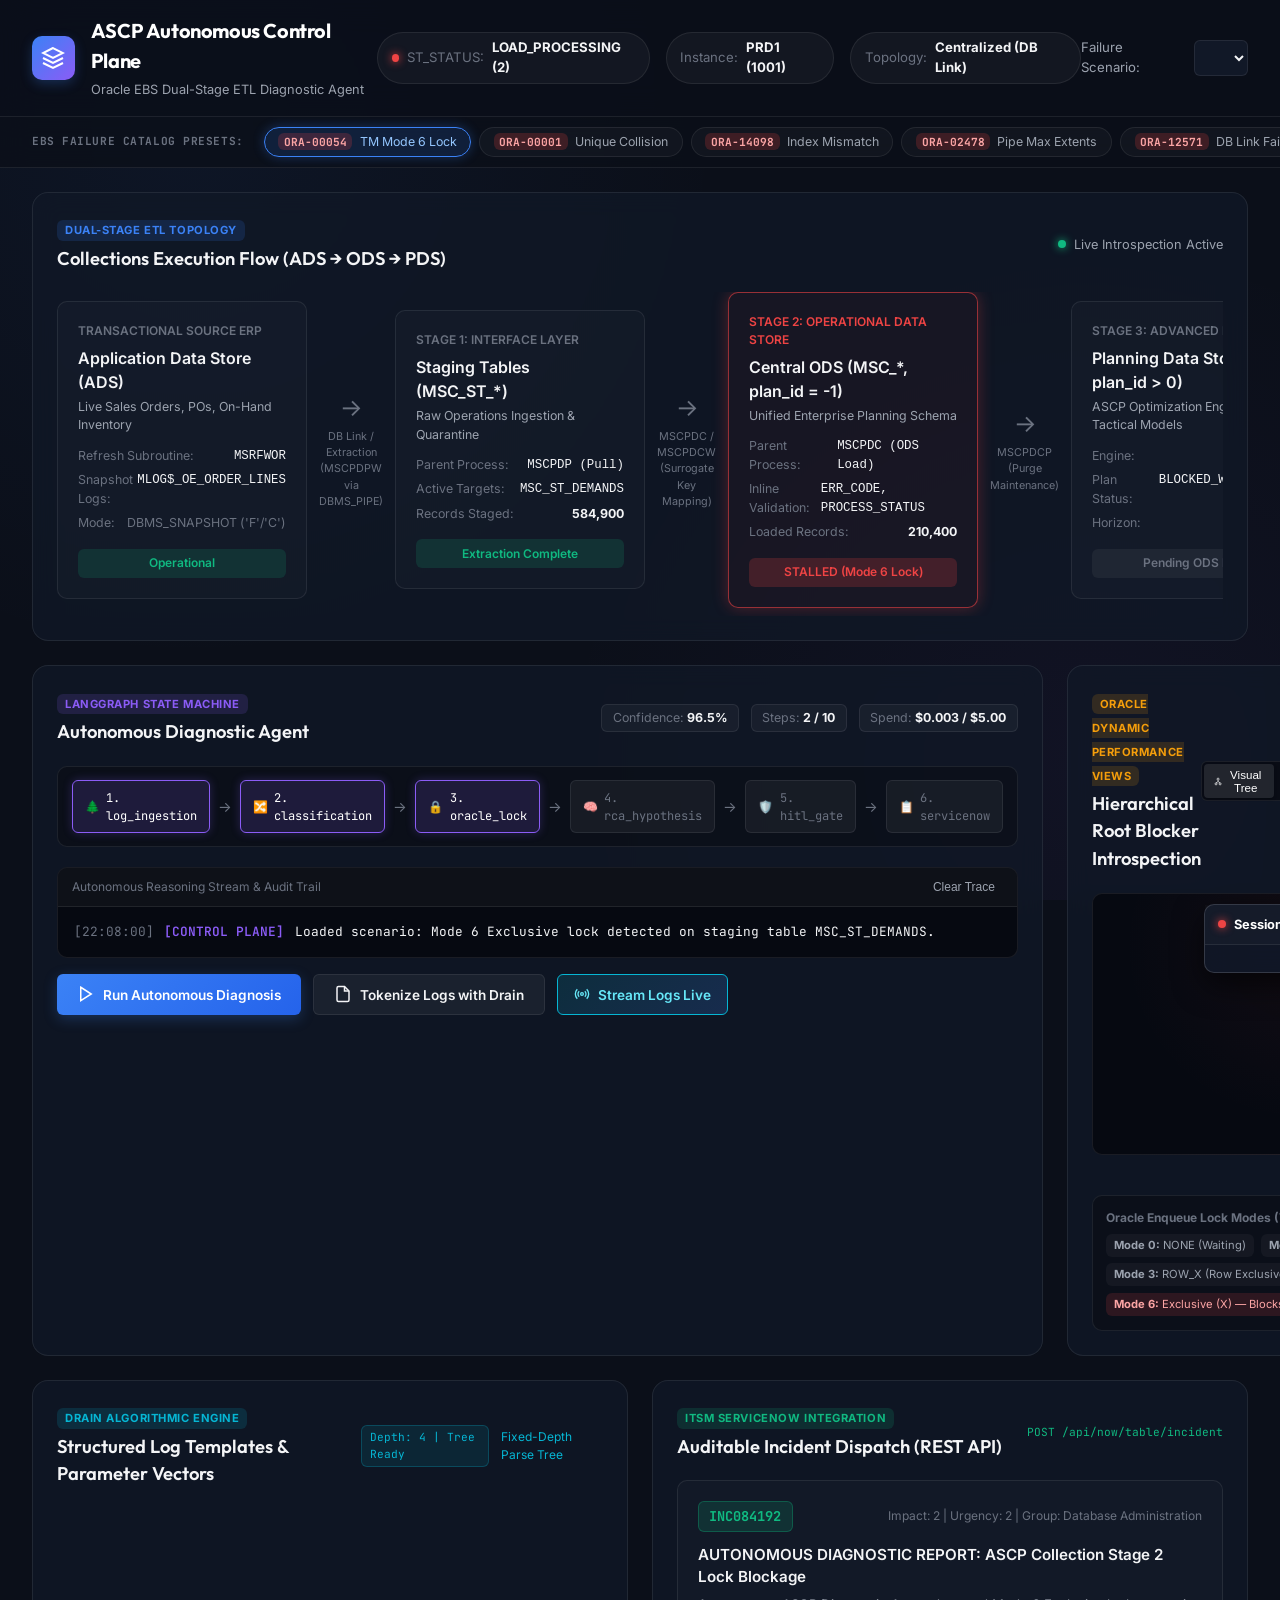
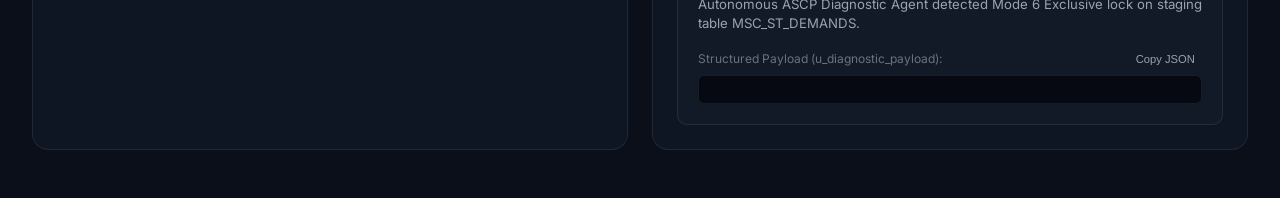
==== web/index.html @ 57ba6eb4 "feat: implement interactive SVG lock visualizer, live stream terminal, and production oracle connect" ====
<!DOCTYPE html>
<html lang="en">
<head>
  <meta charset="UTF-8">
  <meta name="viewport" content="width=device-width, initial-scale=1.0">
  <title>Autonomous ASCP Collections Diagnostic Agent | Oracle EBS & APS Control Plane</title>
  <meta name="description" content="Autonomous Control Plane & Diagnostic Agent for Oracle Advanced Supply Chain Planning (ASCP) Collections. Real-time lock introspection, Drain log parsing, and LangGraph HITL governance.">
  <link rel="preconnect" href="https://fonts.googleapis.com">
  <link rel="preconnect" href="https://fonts.gstatic.com" crossorigin>
  <link href="https://fonts.googleapis.com/css2?family=Inter:wght@300;400;500;600;700&family=JetBrains+Mono:wght@400;500;700&family=Outfit:wght@500;600;700;800&display=swap" rel="stylesheet">
  <link rel="stylesheet" href="style.css">
</head>
<body class="dark-theme">
  <!-- Top Navigation Bar -->
  <header class="app-header">
    <div class="header-left">
      <div class="logo-group">
        <div class="logo-icon">
          <svg width="24" height="24" viewBox="0 0 24 24" fill="none" stroke="currentColor" stroke-width="2">
            <path d="M12 2L2 7l10 5 10-5-10-5zM2 17l10 5 10-5M2 12l10 5 10-5"/>
          </svg>
        </div>
        <div>
          <h1 class="logo-title">ASCP Autonomous Control Plane</h1>
          <span class="logo-subtitle">Oracle EBS Dual-Stage ETL Diagnostic Agent</span>
        </div>
      </div>
    </div>

    <!-- System Telemetry Status Badges -->
    <div class="header-center">
      <div class="status-pill" id="stStatusPill">
        <span class="pulse-dot stalled"></span>
        <span class="pill-label">ST_STATUS:</span>
        <strong id="stStatusText">LOAD_PROCESSING (2)</strong>
      </div>
      <div class="status-pill">
        <span class="pill-label">Instance:</span>
        <strong>PRD1 (1001)</strong>
      </div>
      <div class="status-pill">
        <span class="pill-label">Topology:</span>
        <strong id="topologyText">Centralized (DB Link)</strong>
      </div>
    </div>

    <!-- Scenario Switcher -->
    <div class="header-right">
      <label for="scenarioSelector" class="selector-label">Failure Scenario:</label>
      <select id="scenarioSelector" class="scenario-dropdown">
        <!-- Populated dynamically via JS -->
      </select>
    </div>
  </header>

  <!-- Scenario Quick Bar: One-Click Failure Catalog Presets -->
  <div class="scenario-quick-bar-wrapper">
    <div class="quick-bar-inner">
      <span class="quick-bar-title">EBS FAILURE CATALOG PRESETS:</span>
      <div class="quick-bar-presets" id="scenarioPresets">
        <button class="preset-chip active" data-scenario="ora_00054_mode6" title="Mode 6 Exclusive Lock Contention">
          <span class="chip-code">ORA-00054</span> TM Mode 6 Lock
        </button>
        <button class="preset-chip" data-scenario="ora_00001_unique" title="Surrogate Key Collision">
          <span class="chip-code">ORA-00001</span> Unique Collision
        </button>
        <button class="preset-chip" data-scenario="ora_14098_partition" title="Partition Exchange Index Mismatch">
          <span class="chip-code">ORA-14098</span> Index Mismatch
        </button>
        <button class="preset-chip" data-scenario="ora_02478_pipe_stall" title="Segment Max Extents & DBMS_PIPE Deadlock">
          <span class="chip-code">ORA-02478</span> Pipe Max Extents
        </button>
        <button class="preset-chip" data-scenario="ora_12571_link_drop" title="Snapshot DB Link Packet Failure">
          <span class="chip-code">ORA-12571</span> DB Link Failure
        </button>
        <button class="preset-chip healthy" data-scenario="healthy_pipeline" title="Healthy Baseline Run">
          <span class="chip-code green">PASS</span> Healthy Baseline
        </button>
      </div>
    </div>
  </div>

  <!-- Main Container -->
  <main class="dashboard-container">
    <!-- Row 1: Dual-Stage Architecture Pipeline Visualizer -->
    <section class="panel etl-panel">
      <div class="panel-header">
        <div class="panel-title-wrap">
          <span class="panel-badge">Dual-Stage ETL Topology</span>
          <h2>Collections Execution Flow (ADS &rarr; ODS &rarr; PDS)</h2>
        </div>
        <div class="panel-actions">
          <span class="sync-indicator"><span class="pulse-dot green"></span> Live Introspection Active</span>
        </div>
      </div>

      <div class="etl-pipeline-grid">
        <!-- Stage 0: Transactional Source -->
        <div class="etl-stage-card" id="stageCardSource">
          <div class="stage-tag">Transactional Source ERP</div>
          <h3>Application Data Store (ADS)</h3>
          <p class="stage-desc">Live Sales Orders, POs, On-Hand Inventory</p>
          <div class="stage-meta">
            <div class="meta-row"><span>Refresh Subroutine:</span> <code>MSRFWOR</code></div>
            <div class="meta-row"><span>Snapshot Logs:</span> <code>MLOG$_OE_ORDER_LINES</code></div>
            <div class="meta-row"><span>Mode:</span> <span class="badge blue">DBMS_SNAPSHOT ('F'/'C')</span></div>
          </div>
          <div class="stage-status-foot success">Operational</div>
        </div>

        <div class="pipeline-connector">
          <div class="connector-line"></div>
          <div class="connector-arrow">&rarr;</div>
          <span class="connector-label">DB Link / Extraction (MSCPDPW via DBMS_PIPE)</span>
        </div>

        <!-- Stage 1: Central Planning Staging -->
        <div class="etl-stage-card" id="stageCardStage1">
          <div class="stage-tag">Stage 1: Interface Layer</div>
          <h3>Staging Tables (MSC_ST_*)</h3>
          <p class="stage-desc">Raw Operations Ingestion &amp; Quarantine</p>
          <div class="stage-meta">
            <div class="meta-row"><span>Parent Process:</span> <code>MSCPDP (Pull)</code></div>
            <div class="meta-row"><span>Active Targets:</span> <code>MSC_ST_DEMANDS</code></div>
            <div class="meta-row"><span>Records Staged:</span> <strong id="stage1Count">584,900</strong></div>
          </div>
          <div class="stage-status-foot success" id="stage1Foot">Extraction Complete</div>
        </div>

        <div class="pipeline-connector">
          <div class="connector-line warning"></div>
          <div class="connector-arrow">&rarr;</div>
          <span class="connector-label">MSCPDC / MSCPDCW (Surrogate Key Mapping)</span>
        </div>

        <!-- Stage 2: Operational Data Store -->
        <div class="etl-stage-card active-blocked" id="stageCardStage2">
          <div class="stage-tag alert">Stage 2: Operational Data Store</div>
          <h3>Central ODS (MSC_*, plan_id = -1)</h3>
          <p class="stage-desc">Unified Enterprise Planning Schema</p>
          <div class="stage-meta">
            <div class="meta-row"><span>Parent Process:</span> <code>MSCPDC (ODS Load)</code></div>
            <div class="meta-row"><span>Inline Validation:</span> <code>ERR_CODE, PROCESS_STATUS</code></div>
            <div class="meta-row"><span>Loaded Records:</span> <strong id="stage2Count">210,400</strong></div>
          </div>
          <div class="stage-status-foot error" id="stage2Foot">STALLED (Mode 6 Lock)</div>
        </div>

        <div class="pipeline-connector">
          <div class="connector-line"></div>
          <div class="connector-arrow">&rarr;</div>
          <span class="connector-label">MSCPDCP (Purge Maintenance)</span>
        </div>

        <!-- Stage 3: Planning Data Store -->
        <div class="etl-stage-card" id="stageCardStage3">
          <div class="stage-tag">Stage 3: Advanced Planning</div>
          <h3>Planning Data Store (PDS, plan_id &gt; 0)</h3>
          <p class="stage-desc">ASCP Optimization Engines &amp; Tactical Models</p>
          <div class="stage-meta">
            <div class="meta-row"><span>Engine:</span> <code>MSRCS</code></div>
            <div class="meta-row"><span>Plan Status:</span> <code>BLOCKED_WAITING_ODS</code></div>
            <div class="meta-row"><span>Horizon:</span> <strong>180 Days</strong></div>
          </div>
          <div class="stage-status-foot pending" id="stage3Foot">Pending ODS Load</div>
        </div>
      </div>
    </section>

    <!-- Row 2: Control Plane & Diagnostics Grid -->
    <div class="dashboard-split-grid">
      <!-- Left Column: LangGraph Agent Control Plane & Reasoning Trace -->
      <section class="panel agent-panel">
        <div class="panel-header">
          <div class="panel-title-wrap">
            <span class="panel-badge purple">LangGraph State Machine</span>
            <h2>Autonomous Diagnostic Agent</h2>
          </div>
          <div class="guardrail-meters">
            <div class="meter-pill" title="Diagnostic Confidence Score">
              <span>Confidence:</span> <strong id="confidenceMeter">96.5%</strong>
            </div>
            <div class="meter-pill" title="Execution Cap: Max 10 Super-Steps">
              <span>Steps:</span> <strong id="stepMeter">2 / 10</strong>
            </div>
            <div class="meter-pill" title="Hard Dollar Token Spend Cap: $5.00">
              <span>Spend:</span> <strong id="tokenMeter">$0.003 / $5.00</strong>
            </div>
          </div>
        </div>

        <!-- 6-Node Graph Topology Visualizer -->
        <div class="graph-nodes-visualizer">
          <div class="graph-node-pill active" id="nodeIngestion" title="Step 1: Drain Log Parsing Tree">
            <div class="node-icon">🌲</div>
            <span>1. log_ingestion</span>
          </div>
          <span class="node-arrow">&rarr;</span>
          <div class="graph-node-pill active" id="nodeClassification" title="Step 2: Failure Domain Routing">
            <div class="node-icon">🔀</div>
            <span>2. classification</span>
          </div>
          <span class="node-arrow">&rarr;</span>
          <div class="graph-node-pill active" id="nodeLock" title="Step 3: Hierarchical Lock Introspection">
            <div class="node-icon">🔒</div>
            <span>3. oracle_lock</span>
          </div>
          <span class="node-arrow">&rarr;</span>
          <div class="graph-node-pill" id="nodeRca" title="Step 4: ReAct Synthesis & Confidence Scoring">
            <div class="node-icon">🧠</div>
            <span>4. rca_hypothesis</span>
          </div>
          <span class="node-arrow">&rarr;</span>
          <div class="graph-node-pill hitl-gate" id="nodeHitl" title="Step 5: HITL Gate (Confidence < 85%)">
            <div class="node-icon">🛡️</div>
            <span>5. hitl_gate</span>
          </div>
          <span class="node-arrow">&rarr;</span>
          <div class="graph-node-pill" id="nodeServiceNow" title="Step 6: ServiceNow REST Enrichment">
            <div class="node-icon">📋</div>
            <span>6. servicenow</span>
          </div>
        </div>

        <!-- Agent Reasoning Log Console -->
        <div class="agent-console-box">
          <div class="console-top-bar">
            <span>Autonomous Reasoning Stream &amp; Audit Trail</span>
            <button class="btn-sm btn-ghost" id="btnClearConsole">Clear Trace</button>
          </div>
          <div class="console-body" id="agentConsoleBody">
            <div class="console-log-item info">
              <span class="log-time">[22:08:00]</span>
              <span class="log-speaker">[CONTROL PLANE]</span>
              <span>Loaded scenario: Mode 6 Exclusive lock detected on staging table MSC_ST_DEMANDS.</span>
            </div>
          </div>
        </div>

        <!-- Control Action Bar -->
        <div class="agent-control-bar">
          <button class="btn btn-primary" id="btnRunDiagnosis">
            <svg width="18" height="18" viewBox="0 0 24 24" fill="none" stroke="currentColor" stroke-width="2">
              <polygon points="5 3 19 12 5 21 5 3"/>
            </svg>
            Run Autonomous Diagnosis
          </button>
          <button class="btn btn-secondary" id="btnDrainParseOnly">
            <svg width="18" height="18" viewBox="0 0 24 24" fill="none" stroke="currentColor" stroke-width="2">
              <path d="M14 2H6a2 2 0 0 0-2 2v16a2 2 0 0 0 2 2h12a2 2 0 0 0 2-2V8z"/>
              <polyline points="14 2 14 8 20 8"/>
            </svg>
            Tokenize Logs with Drain
          </button>
          <button class="btn btn-stream" id="btnStreamLogs" title="Stream raw EBS worker logs line-by-line with real-time Drain parsing">
            <svg width="16" height="16" viewBox="0 0 24 24" fill="none" stroke="currentColor" stroke-width="2">
              <circle cx="12" cy="12" r="2"></circle>
              <path d="M16.24 7.76a6 6 0 0 1 0 8.49m-8.48-.01a6 6 0 0 1 0-8.49m11.31-2.82a10 10 0 0 1 0 14.14m-14.14 0a10 10 0 0 1 0-14.14"></path>
            </svg>
            <span id="streamLogsText">Stream Logs Live</span>
          </button>
        </div>
      </section>

      <!-- Right Column: Oracle Dynamic Performance View Introspection -->
      <section class="panel lock-panel">
        <div class="panel-header">
          <div class="panel-title-wrap">
            <span class="panel-badge orange">Oracle Dynamic Performance Views</span>
            <h2>Hierarchical Root Blocker Introspection</h2>
          </div>
          <div class="lock-panel-actions">
            <div class="view-toggle-group">
              <button class="view-toggle-btn active" id="btnViewSvgTree" title="Interactive Visual SVG Lock Tree">
                <svg width="13" height="13" viewBox="0 0 24 24" fill="none" stroke="currentColor" stroke-width="2">
                  <circle cx="12" cy="5" r="3"></circle>
                  <circle cx="6" cy="19" r="3"></circle>
                  <circle cx="18" cy="19" r="3"></circle>
                  <path d="M12 8v4m-6 4l6-4 6 4"></path>
                </svg>
                Visual Tree
              </button>
              <button class="view-toggle-btn" id="btnViewCardList" title="Tabular Detailed Card View">
                <svg width="13" height="13" viewBox="0 0 24 24" fill="none" stroke="currentColor" stroke-width="2">
                  <rect x="3" y="3" width="18" height="18" rx="2" ry="2"></rect>
                  <line x1="3" y1="9" x2="21" y2="9"></line>
                  <line x1="9" y1="21" x2="9" y2="9"></line>
                </svg>
                Card List
              </button>
            </div>
            <span class="sql-badge">CONNECT BY PRIOR s.sid = s.blocking_session</span>
          </div>
        </div>

        <!-- Interactive SVG Lock Tree Visualizer -->
        <div class="lock-svg-container" id="lockSvgContainer">
          <svg id="lockTreeSvg" class="lock-tree-svg" viewBox="0 0 680 260" preserveAspectRatio="xMidYMid meet">
            <!-- Dynamic SVG nodes and curved paths rendered via app.js -->
          </svg>

          <!-- Interactive Node Inspector Drawer / Popover -->
          <div class="node-inspector-drawer hidden" id="nodeInspectorDrawer">
            <div class="inspector-header">
              <div class="inspector-title-group">
                <span class="pulse-dot stalled" id="inspectorDot"></span>
                <strong id="inspectorTitle">Session 412: Root Blocker</strong>
              </div>
              <button class="inspector-close" id="btnCloseInspector">&times;</button>
            </div>
            <div class="inspector-body" id="inspectorBody">
              <!-- Dynamically populated on node click -->
            </div>
          </div>
        </div>

        <!-- Lock Hierarchy Tree Container (Card List) -->
        <div class="lock-hierarchy-container hidden" id="lockTreeContainer">
          <!-- Populated dynamically via JS -->
        </div>

        <!-- Enqueue Lock Mode Legend -->
        <div class="lock-mode-legend">
          <h4>Oracle Enqueue Lock Modes (V$LOCKED_OBJECT):</h4>
          <div class="mode-chips">
            <span class="mode-chip"><strong>Mode 0:</strong> NONE (Waiting)</span>
            <span class="mode-chip"><strong>Mode 2:</strong> ROWS_S (Row Share)</span>
            <span class="mode-chip"><strong>Mode 3:</strong> ROW_X (Row Exclusive)</span>
            <span class="mode-chip"><strong>Mode 4:</strong> SHARE (Share Table)</span>
            <span class="mode-chip danger"><strong>Mode 6:</strong> Exclusive (X) &mdash; Blocks MSCPDCP / Workers</span>
          </div>
        </div>
      </section>
    </div>

    <!-- Row 3: Drain Log Parser & ServiceNow ITSM Integration Split -->
    <div class="dashboard-split-grid bottom-row">
      <!-- Drain Algorithm Parser Studio -->
      <section class="panel drain-panel">
        <div class="panel-header">
          <div class="panel-title-wrap">
            <span class="panel-badge cyan">Drain Algorithmic Engine</span>
            <h2>Structured Log Templates &amp; Parameter Vectors</h2>
          </div>
          <div class="drain-header-stats">
            <span class="stream-stat-badge" id="drainStreamStats">Depth: 4 | Tree Ready</span>
            <span class="tree-depth-label">Fixed-Depth Parse Tree</span>
          </div>
        </div>

        <div class="drain-output-box" id="drainResultsContainer">
          <!-- Parsed clusters populated dynamically -->
        </div>
      </section>

      <!-- ServiceNow ITSM Audit & Ticket Viewer -->
      <section class="panel itsm-panel">
        <div class="panel-header">
          <div class="panel-title-wrap">
            <span class="panel-badge green">ITSM ServiceNow Integration</span>
            <h2>Auditable Incident Dispatch (REST API)</h2>
          </div>
          <span class="itsm-endpoint">POST /api/now/table/incident</span>
        </div>

        <div class="itsm-ticket-card" id="itsmTicketCard">
          <div class="ticket-header-row">
            <div class="ticket-id-badge" id="ticketNumber">INC084192</div>
            <div class="ticket-urgency">Impact: 2 | Urgency: 2 | Group: Database Administration</div>
          </div>
          <h3 class="ticket-title" id="ticketShortDesc">AUTONOMOUS DIAGNOSTIC REPORT: ASCP Collection Stage 2 Lock Blockage</h3>
          <p class="ticket-body" id="ticketBody">
            Autonomous ASCP Diagnostic Agent detected Mode 6 Exclusive lock on staging table MSC_ST_DEMANDS.
          </p>
          <div class="json-viewer-header">
            <span>Structured Payload (u_diagnostic_payload):</span>
            <button class="btn-xs btn-ghost" id="btnCopyJson">Copy JSON</button>
          </div>
          <pre class="json-viewer" id="ticketJsonPreview"></pre>
        </div>
      </section>
    </div>
  </main>

  <!-- Human-in-the-Loop (HITL) Governance Gate Modal -->
  <div class="modal-overlay hidden" id="hitlModal">
    <div class="modal-card">
      <div class="modal-top">
        <div class="modal-badge danger">
          <svg width="20" height="20" viewBox="0 0 24 24" fill="none" stroke="currentColor" stroke-width="2">
            <path d="M10.29 3.86L1.82 18a2 2 0 0 0 1.71 3h16.94a2 2 0 0 0 1.71-3L13.71 3.86a2 2 0 0 0-3.42 0z"/>
            <line x1="12" y1="9" x2="12" y2="13"/>
            <line x1="12" y1="17" x2="12.01" y2="17"/>
          </svg>
          MANDATORY HUMAN-IN-THE-LOOP (HITL) APPROVAL GATE
        </div>
        <button class="modal-close-btn" id="btnCloseModal">&times;</button>
      </div>

      <div class="modal-content">
        <h3>Proposed High-Risk Remediation Action</h3>
        <p class="modal-desc">
          The autonomous control plane requires explicit DBA sign-off before executing session termination or table modification.
        </p>

        <div class="approval-details-grid">
          <div class="detail-item">
            <label>Target Action</label>
            <strong id="modalActionName">KILL_SESSION</strong>
          </div>
          <div class="detail-item">
            <label>Risk Tier</label>
            <span class="badge red" id="modalRiskTier">HIGH RISK</span>
          </div>
          <div class="detail-item">
            <label>Target Object</label>
            <code id="modalTargetObject">MSC_ST_DEMANDS</code>
          </div>
          <div class="detail-item">
            <label>Target Session</label>
            <strong id="modalSessionInfo">SID 412 (SERIAL# 28419)</strong>
          </div>
        </div>

        <div class="command-preview-box">
          <label>Proposed Database Command (Least-Privilege Wrapper):</label>
          <code id="modalSqlPreview">ALTER SYSTEM KILL SESSION '412,28419' IMMEDIATE;</code>
        </div>

        <div class="modal-reasoning">
          <strong>Agent Hypothesis Trace:</strong>
          <p id="modalReasoningTrace">
            Session 412 holds an uncommitted Exclusive lock acquired during manual maintenance, blocking MSCPDCW workers.
          </p>
        </div>
      </div>

      <div class="modal-footer">
        <button class="btn btn-danger-outline" id="btnRejectAction">Reject &amp; Abort</button>
        <button class="btn btn-success" id="btnApproveAction">
          <svg width="18" height="18" viewBox="0 0 24 24" fill="none" stroke="currentColor" stroke-width="2">
            <polyline points="20 6 9 17 4 12"/>
          </svg>
          Approve &amp; Execute Remediation
        </button>
      </div>
    </div>
  </div>

  <script src="app.js"></script>
</body>
</html>
---- web/style.css ----
/* 
 * Autonomous ASCP Collections Diagnostic Agent Stylesheet
 * Modern Dark-Themed Glassmorphism & Enterprise Supply Chain Aesthetics
 */

:root {
  --bg-primary: #0b0f19;
  --bg-secondary: #111827;
  --bg-card: rgba(17, 24, 39, 0.75);
  --bg-card-hover: rgba(26, 36, 56, 0.85);
  --border-color: rgba(255, 255, 255, 0.08);
  --border-focus: #3b82f6;

  --text-main: #f3f4f6;
  --text-muted: #9ca3af;
  --text-dim: #6b7280;

  --accent-blue: #3b82f6;
  --accent-cyan: #06b6d4;
  --accent-purple: #8b5cf6;
  --accent-amber: #f59e0b;
  --accent-red: #ef4444;
  --accent-emerald: #10b981;

  --glow-blue: rgba(59, 130, 246, 0.25);
  --glow-red: rgba(239, 68, 68, 0.3);
  --glow-emerald: rgba(16, 185, 129, 0.25);

  --font-sans: 'Inter', -apple-system, BlinkMacSystemFont, sans-serif;
  --font-heading: 'Outfit', sans-serif;
  --font-mono: 'JetBrains Mono', monospace;

  --radius-sm: 6px;
  --radius-md: 10px;
  --radius-lg: 16px;
}

* {
  box-sizing: border-box;
  margin: 0;
  padding: 0;
}

body.dark-theme {
  background-color: var(--bg-primary);
  color: var(--text-main);
  font-family: var(--font-sans);
  min-height: 100vh;
  line-height: 1.5;
  background-image: 
    radial-gradient(circle at 15% 15%, rgba(59, 130, 246, 0.06) 0%, transparent 40%),
    radial-gradient(circle at 85% 85%, rgba(139, 92, 246, 0.05) 0%, transparent 40%);
  background-attachment: fixed;
}

/* Header */
.app-header {
  display: flex;
  justify-content: space-between;
  align-items: center;
  padding: 1rem 2rem;
  background: rgba(11, 15, 25, 0.85);
  backdrop-filter: blur(16px);
  border-bottom: 1px solid var(--border-color);
  position: sticky;
  top: 0;
  z-index: 50;
}

.logo-group {
  display: flex;
  align-items: center;
  gap: 1rem;
}

.logo-icon {
  background: linear-gradient(135deg, var(--accent-blue), var(--accent-purple));
  color: white;
  width: 44px;
  height: 44px;
  border-radius: var(--radius-md);
  display: flex;
  align-items: center;
  justify-content: center;
  box-shadow: 0 4px 12px var(--glow-blue);
}

.logo-title {
  font-family: var(--font-heading);
  font-size: 1.25rem;
  font-weight: 700;
  color: white;
  letter-spacing: -0.02em;
}

.logo-subtitle {
  font-size: 0.8rem;
  color: var(--text-muted);
}

.header-center {
  display: flex;
  gap: 1rem;
  align-items: center;
}

.status-pill {
  display: flex;
  align-items: center;
  gap: 0.5rem;
  background: rgba(255, 255, 255, 0.04);
  border: 1px solid var(--border-color);
  padding: 0.35rem 0.85rem;
  border-radius: 9999px;
  font-size: 0.825rem;
}

.pill-label {
  color: var(--text-dim);
}

.pulse-dot {
  width: 8px;
  height: 8px;
  border-radius: 50%;
  display: inline-block;
}

.pulse-dot.green {
  background-color: var(--accent-emerald);
  box-shadow: 0 0 8px var(--accent-emerald);
}

.pulse-dot.stalled {
  background-color: var(--accent-red);
  box-shadow: 0 0 8px var(--accent-red);
  animation: pulse-danger 1.5s infinite;
}

@keyframes pulse-danger {
  0% { opacity: 1; transform: scale(1); }
  50% { opacity: 0.4; transform: scale(1.3); }
  100% { opacity: 1; transform: scale(1); }
}

.header-right {
  display: flex;
  align-items: center;
  gap: 0.75rem;
}

.selector-label {
  font-size: 0.825rem;
  color: var(--text-muted);
}

.scenario-dropdown {
  background: var(--bg-secondary);
  color: var(--text-main);
  border: 1px solid var(--border-color);
  padding: 0.5rem 1rem;
  border-radius: var(--radius-sm);
  font-family: var(--font-sans);
  font-size: 0.85rem;
  outline: none;
  cursor: pointer;
  transition: border-color 0.2s;
}

.scenario-dropdown:focus {
  border-color: var(--accent-blue);
}

/* Dashboard Layout */
.dashboard-container {
  padding: 1.5rem 2rem 3rem;
  display: flex;
  flex-direction: column;
  gap: 1.5rem;
  max-width: 1720px;
  margin: 0 auto;
}

.panel {
  background: var(--bg-card);
  backdrop-filter: blur(12px);
  border: 1px solid var(--border-color);
  border-radius: var(--radius-lg);
  padding: 1.5rem;
  transition: transform 0.2s, border-color 0.2s;
}

.panel-header {
  display: flex;
  justify-content: space-between;
  align-items: center;
  margin-bottom: 1.25rem;
}

.panel-title-wrap h2 {
  font-family: var(--font-heading);
  font-size: 1.15rem;
  font-weight: 600;
  margin-top: 0.25rem;
}

.panel-badge {
  font-size: 0.7rem;
  text-transform: uppercase;
  letter-spacing: 0.05em;
  font-weight: 700;
  padding: 0.2rem 0.5rem;
  border-radius: var(--radius-sm);
  background: rgba(59, 130, 246, 0.15);
  color: var(--accent-blue);
}

.panel-badge.purple {
  background: rgba(139, 92, 246, 0.15);
  color: var(--accent-purple);
}

.panel-badge.orange {
  background: rgba(245, 158, 11, 0.15);
  color: var(--accent-amber);
}

.panel-badge.cyan {
  background: rgba(6, 182, 212, 0.15);
  color: var(--accent-cyan);
}

.panel-badge.green {
  background: rgba(16, 185, 129, 0.15);
  color: var(--accent-emerald);
}

.sync-indicator {
  font-size: 0.8rem;
  color: var(--text-muted);
  display: flex;
  align-items: center;
  gap: 0.5rem;
}

/* Dual-Stage ETL Visualizer */
.etl-pipeline-grid {
  display: flex;
  align-items: center;
  gap: 0.75rem;
  overflow-x: auto;
  padding-bottom: 0.5rem;
}

.etl-stage-card {
  flex: 1;
  min-width: 250px;
  background: rgba(255, 255, 255, 0.02);
  border: 1px solid var(--border-color);
  border-radius: var(--radius-md);
  padding: 1.25rem;
  position: relative;
  transition: all 0.2s ease;
}

.etl-stage-card.active-blocked {
  border-color: rgba(239, 68, 68, 0.6);
  background: rgba(239, 68, 68, 0.04);
  box-shadow: 0 0 16px var(--glow-red);
}

.stage-tag {
  font-size: 0.75rem;
  font-weight: 600;
  color: var(--text-dim);
  margin-bottom: 0.35rem;
  text-transform: uppercase;
}

.stage-tag.alert {
  color: var(--accent-red);
}

.etl-stage-card h3 {
  font-size: 1rem;
  font-weight: 600;
  margin-bottom: 0.25rem;
}

.stage-desc {
  font-size: 0.775rem;
  color: var(--text-muted);
  margin-bottom: 0.75rem;
}

.stage-meta {
  display: flex;
  flex-direction: column;
  gap: 0.35rem;
  font-size: 0.775rem;
  margin-bottom: 1rem;
}

.meta-row {
  display: flex;
  justify-content: space-between;
}

.meta-row span {
  color: var(--text-dim);
}

.stage-status-foot {
  font-size: 0.75rem;
  font-weight: 600;
  padding: 0.35rem 0.65rem;
  border-radius: var(--radius-sm);
  text-align: center;
}

.stage-status-foot.success {
  background: rgba(16, 185, 129, 0.15);
  color: var(--accent-emerald);
}

.stage-status-foot.error {
  background: rgba(239, 68, 68, 0.2);
  color: var(--accent-red);
  animation: pulse-danger 2s infinite;
}

.stage-status-foot.pending {
  background: rgba(255, 255, 255, 0.05);
  color: var(--text-dim);
}

.pipeline-connector {
  display: flex;
  flex-direction: column;
  align-items: center;
  justify-content: center;
  width: 140px;
  text-align: center;
}

.connector-arrow {
  font-size: 1.5rem;
  color: var(--text-dim);
}

.connector-label {
  font-size: 0.675rem;
  color: var(--text-dim);
  margin-top: 0.2rem;
}

/* Split Grids */
.dashboard-split-grid {
  display: grid;
  grid-template-columns: 1fr 1fr;
  gap: 1.5rem;
}

@media (max-width: 1200px) {
  .dashboard-split-grid {
    grid-template-columns: 1fr;
  }
}

/* LangGraph Agent Panel */
.guardrail-meters {
  display: flex;
  gap: 0.75rem;
}

.meter-pill {
  background: rgba(255, 255, 255, 0.04);
  border: 1px solid var(--border-color);
  padding: 0.25rem 0.65rem;
  border-radius: var(--radius-sm);
  font-size: 0.775rem;
}

.meter-pill span {
  color: var(--text-dim);
}

.graph-nodes-visualizer {
  display: flex;
  align-items: center;
  gap: 0.5rem;
  margin-bottom: 1.25rem;
  background: rgba(0, 0, 0, 0.25);
  padding: 0.85rem;
  border-radius: var(--radius-md);
  border: 1px solid var(--border-color);
  overflow-x: auto;
}

.graph-node-pill {
  display: flex;
  align-items: center;
  gap: 0.4rem;
  background: rgba(255, 255, 255, 0.05);
  border: 1px solid var(--border-color);
  padding: 0.45rem 0.75rem;
  border-radius: var(--radius-sm);
  font-family: var(--font-mono);
  font-size: 0.75rem;
  color: var(--text-dim);
  transition: all 0.2s;
}

.graph-node-pill.active {
  background: rgba(139, 92, 246, 0.15);
  border-color: var(--accent-purple);
  color: white;
  box-shadow: 0 0 10px rgba(139, 92, 246, 0.25);
}

.graph-node-pill.hitl-gate.active {
  background: rgba(239, 68, 68, 0.15);
  border-color: var(--accent-red);
  color: #fca5a5;
  box-shadow: 0 0 10px rgba(239, 68, 68, 0.25);
}

.node-arrow {
  color: var(--text-dim);
  font-size: 0.9rem;
}

.agent-console-box {
  background: #060911;
  border: 1px solid var(--border-color);
  border-radius: var(--radius-md);
  overflow: hidden;
  margin-bottom: 1rem;
}

.console-top-bar {
  display: flex;
  justify-content: space-between;
  align-items: center;
  padding: 0.5rem 0.85rem;
  background: rgba(255, 255, 255, 0.03);
  border-bottom: 1px solid var(--border-color);
  font-size: 0.75rem;
  color: var(--text-dim);
}

.console-body {
  padding: 1rem;
  max-height: 280px;
  overflow-y: auto;
  font-family: var(--font-mono);
  font-size: 0.8rem;
  display: flex;
  flex-direction: column;
  gap: 0.6rem;
}

.console-log-item {
  display: flex;
  gap: 0.65rem;
  line-height: 1.4;
}

.console-log-item .log-time {
  color: var(--text-dim);
}

.console-log-item .log-speaker {
  font-weight: 600;
  color: var(--accent-purple);
}

.console-log-item.human .log-speaker {
  color: var(--accent-cyan);
}

.console-log-item.remediation .log-speaker {
  color: var(--accent-emerald);
}

.agent-control-bar {
  display: flex;
  gap: 0.75rem;
}

/* Lock Hierarchy Introspection */
.sql-badge {
  font-family: var(--font-mono);
  font-size: 0.7rem;
  background: rgba(245, 158, 11, 0.1);
  color: var(--accent-amber);
  padding: 0.25rem 0.6rem;
  border-radius: var(--radius-sm);
  border: 1px solid rgba(245, 158, 11, 0.25);
}

.lock-hierarchy-container {
  display: flex;
  flex-direction: column;
  gap: 0.85rem;
  margin-bottom: 1.25rem;
}

.lock-node-card {
  background: rgba(255, 255, 255, 0.02);
  border: 1px solid var(--border-color);
  border-radius: var(--radius-md);
  padding: 1rem 1.25rem;
  position: relative;
  transition: all 0.2s;
}

.lock-node-card.root-blocker {
  border-color: rgba(239, 68, 68, 0.5);
  background: rgba(239, 68, 68, 0.04);
}

.lock-node-card.blocked-worker {
  margin-left: 2rem;
  border-left: 3px solid var(--accent-amber);
}

.lock-node-card.root-blocker::before {
  content: "ROOT BLOCKER (DEPTH 1)";
  position: absolute;
  top: -10px;
  right: 15px;
  font-size: 0.65rem;
  font-weight: 700;
  background: var(--accent-red);
  color: white;
  padding: 0.15rem 0.5rem;
  border-radius: var(--radius-sm);
}

.lock-card-header {
  display: flex;
  justify-content: space-between;
  align-items: center;
  margin-bottom: 0.5rem;
}

.session-badge {
  font-family: var(--font-mono);
  font-size: 0.85rem;
  font-weight: 700;
  color: white;
}

.mode-badge {
  font-size: 0.75rem;
  font-weight: 600;
  padding: 0.2rem 0.5rem;
  border-radius: var(--radius-sm);
  background: rgba(239, 68, 68, 0.15);
  color: #fca5a5;
}

.mode-badge.waiting {
  background: rgba(245, 158, 11, 0.15);
  color: #fcd34d;
}

.lock-card-details {
  display: grid;
  grid-template-columns: 1fr 1fr;
  gap: 0.4rem;
  font-size: 0.775rem;
  margin-bottom: 0.6rem;
}

.lock-sql-box {
  background: #060911;
  padding: 0.5rem 0.75rem;
  border-radius: var(--radius-sm);
  font-family: var(--font-mono);
  font-size: 0.75rem;
  color: #93c5fd;
  overflow-x: auto;
}

.lock-mode-legend {
  background: rgba(0, 0, 0, 0.25);
  border: 1px solid var(--border-color);
  padding: 0.85rem;
  border-radius: var(--radius-md);
}

.lock-mode-legend h4 {
  font-size: 0.75rem;
  color: var(--text-dim);
  margin-bottom: 0.4rem;
}

.mode-chips {
  display: flex;
  flex-wrap: wrap;
  gap: 0.4rem;
}

.mode-chip {
  font-size: 0.7rem;
  background: rgba(255, 255, 255, 0.04);
  padding: 0.2rem 0.5rem;
  border-radius: var(--radius-sm);
  color: var(--text-muted);
}

.mode-chip.danger {
  background: rgba(239, 68, 68, 0.15);
  color: #fca5a5;
}

/* Drain Parser Box */
.tree-depth-label {
  font-size: 0.75rem;
  color: var(--accent-cyan);
}

.drain-output-box {
  display: flex;
  flex-direction: column;
  gap: 0.75rem;
  max-height: 380px;
  overflow-y: auto;
}

.drain-cluster-card {
  background: rgba(255, 255, 255, 0.02);
  border: 1px solid var(--border-color);
  border-radius: var(--radius-md);
  padding: 0.85rem;
}

.drain-cluster-header {
  display: flex;
  justify-content: space-between;
  font-size: 0.75rem;
  color: var(--accent-cyan);
  margin-bottom: 0.4rem;
}

.drain-template {
  font-family: var(--font-mono);
  font-size: 0.8rem;
  color: #e2e8f0;
  margin-bottom: 0.5rem;
  line-height: 1.4;
}

.drain-params-grid {
  display: flex;
  flex-wrap: wrap;
  gap: 0.4rem;
}

.param-badge {
  background: rgba(6, 182, 212, 0.12);
  border: 1px solid rgba(6, 182, 212, 0.25);
  color: #67e8f9;
  font-size: 0.7rem;
  font-family: var(--font-mono);
  padding: 0.15rem 0.45rem;
  border-radius: var(--radius-sm);
}

/* ServiceNow ITSM Panel */
.itsm-endpoint {
  font-family: var(--font-mono);
  font-size: 0.7rem;
  color: var(--accent-emerald);
}

.itsm-ticket-card {
  background: rgba(255, 255, 255, 0.02);
  border: 1px solid var(--border-color);
  border-radius: var(--radius-md);
  padding: 1.25rem;
}

.ticket-header-row {
  display: flex;
  justify-content: space-between;
  align-items: center;
  margin-bottom: 0.75rem;
}

.ticket-id-badge {
  background: rgba(16, 185, 129, 0.15);
  border: 1px solid rgba(16, 185, 129, 0.3);
  color: var(--accent-emerald);
  font-family: var(--font-mono);
  font-size: 0.85rem;
  font-weight: 700;
  padding: 0.25rem 0.65rem;
  border-radius: var(--radius-sm);
}

.ticket-urgency {
  font-size: 0.75rem;
  color: var(--text-dim);
}

.ticket-title {
  font-size: 0.95rem;
  font-weight: 600;
  margin-bottom: 0.35rem;
}

.ticket-body {
  font-size: 0.825rem;
  color: var(--text-muted);
  margin-bottom: 1rem;
}

.json-viewer-header {
  display: flex;
  justify-content: space-between;
  align-items: center;
  font-size: 0.75rem;
  color: var(--text-dim);
  margin-bottom: 0.4rem;
}

.json-viewer {
  background: #060911;
  border: 1px solid var(--border-color);
  border-radius: var(--radius-sm);
  padding: 0.85rem;
  font-family: var(--font-mono);
  font-size: 0.75rem;
  color: #a7f3d0;
  max-height: 200px;
  overflow-y: auto;
}

/* Buttons */
.btn {
  display: inline-flex;
  align-items: center;
  gap: 0.5rem;
  padding: 0.65rem 1.25rem;
  border-radius: var(--radius-sm);
  font-family: var(--font-sans);
  font-size: 0.85rem;
  font-weight: 600;
  cursor: pointer;
  border: none;
  transition: all 0.2s;
}

.btn-primary {
  background: linear-gradient(135deg, var(--accent-blue), #2563eb);
  color: white;
  box-shadow: 0 4px 14px var(--glow-blue);
}

.btn-primary:hover {
  transform: translateY(-1px);
  box-shadow: 0 6px 18px var(--glow-blue);
}

.btn-secondary {
  background: rgba(255, 255, 255, 0.05);
  border: 1px solid var(--border-color);
  color: var(--text-main);
}

.btn-secondary:hover {
  background: rgba(255, 255, 255, 0.09);
}

.btn-success {
  background: var(--accent-emerald);
  color: #022c22;
}

.btn-danger-outline {
  background: transparent;
  border: 1px solid var(--accent-red);
  color: var(--accent-red);
}

.btn-sm {
  padding: 0.25rem 0.5rem;
  font-size: 0.75rem;
}

.btn-xs {
  padding: 0.15rem 0.45rem;
  font-size: 0.7rem;
}

.btn-ghost {
  background: transparent;
  color: var(--text-muted);
  border: none;
  cursor: pointer;
}

/* Modal */
.modal-overlay {
  position: fixed;
  inset: 0;
  background: rgba(0, 0, 0, 0.75);
  backdrop-filter: blur(8px);
  display: flex;
  align-items: center;
  justify-content: center;
  z-index: 100;
  opacity: 1;
  transition: opacity 0.2s;
}

.modal-overlay.hidden {
  display: none;
  opacity: 0;
}

.modal-card {
  background: #111827;
  border: 1px solid rgba(239, 68, 68, 0.4);
  border-radius: var(--radius-lg);
  width: 90%;
  max-width: 600px;
  box-shadow: 0 20px 40px rgba(0, 0, 0, 0.6), 0 0 30px var(--glow-red);
  overflow: hidden;
  animation: modal-pop 0.25s ease-out;
}

@keyframes modal-pop {
  from { transform: scale(0.95); opacity: 0; }
  to { transform: scale(1); opacity: 1; }
}

.modal-top {
  display: flex;
  justify-content: space-between;
  align-items: center;
  padding: 1.25rem 1.5rem;
  background: rgba(239, 68, 68, 0.08);
  border-bottom: 1px solid rgba(239, 68, 68, 0.2);
}

.modal-badge {
  display: flex;
  align-items: center;
  gap: 0.5rem;
  font-size: 0.75rem;
  font-weight: 700;
  color: #fca5a5;
  letter-spacing: 0.04em;
}

.modal-close-btn {
  background: transparent;
  border: none;
  color: var(--text-muted);
  font-size: 1.5rem;
  cursor: pointer;
}

.modal-content {
  padding: 1.5rem;
}

.modal-content h3 {
  font-size: 1.15rem;
  font-weight: 600;
  margin-bottom: 0.35rem;
}

.modal-desc {
  font-size: 0.85rem;
  color: var(--text-muted);
  margin-bottom: 1.25rem;
}

.approval-details-grid {
  display: grid;
  grid-template-columns: 1fr 1fr;
  gap: 1rem;
  background: rgba(255, 255, 255, 0.02);
  border: 1px solid var(--border-color);
  padding: 1rem;
  border-radius: var(--radius-md);
  margin-bottom: 1rem;
}

.detail-item label {
  display: block;
  font-size: 0.725rem;
  color: var(--text-dim);
  text-transform: uppercase;
  margin-bottom: 0.2rem;
}

.command-preview-box {
  background: #060911;
  border: 1px solid var(--border-color);
  border-radius: var(--radius-sm);
  padding: 0.75rem 1rem;
  margin-bottom: 1rem;
}

.command-preview-box label {
  display: block;
  font-size: 0.725rem;
  color: var(--text-dim);
  margin-bottom: 0.25rem;
}

.command-preview-box code {
  font-family: var(--font-mono);
  font-size: 0.85rem;
  color: #fca5a5;
}

.modal-reasoning {
  font-size: 0.825rem;
}

.modal-reasoning strong {
  color: var(--text-dim);
}

.modal-reasoning p {
  color: var(--text-muted);
  margin-top: 0.25rem;
}

.modal-footer {
  display: flex;
  justify-content: flex-end;
  gap: 0.75rem;
  padding: 1rem 1.5rem;
  background: rgba(0, 0, 0, 0.2);
  border-top: 1px solid var(--border-color);
}

/* Scenario Quick Bar */
.scenario-quick-bar-wrapper {
  background: rgba(11, 15, 25, 0.75);
  backdrop-filter: blur(12px);
  border-bottom: 1px solid var(--border-color);
  padding: 0.6rem 2rem;
  overflow-x: auto;
}

.quick-bar-inner {
  display: flex;
  align-items: center;
  gap: 1.25rem;
  max-width: 1400px;
  margin: 0 auto;
}

.quick-bar-title {
  font-family: var(--font-mono);
  font-size: 0.7rem;
  font-weight: 700;
  color: var(--text-dim);
  letter-spacing: 0.05em;
  white-space: nowrap;
}

.quick-bar-presets {
  display: flex;
  gap: 0.5rem;
  align-items: center;
}

.preset-chip {
  display: inline-flex;
  align-items: center;
  gap: 0.45rem;
  background: rgba(255, 255, 255, 0.03);
  border: 1px solid var(--border-color);
  border-radius: 9999px;
  padding: 0.35rem 0.85rem;
  font-size: 0.775rem;
  color: var(--text-muted);
  cursor: pointer;
  white-space: nowrap;
  transition: all 0.2s ease;
  font-family: var(--font-sans);
}

.preset-chip:hover {
  background: rgba(255, 255, 255, 0.07);
  border-color: rgba(255, 255, 255, 0.2);
  color: var(--text-main);
  transform: translateY(-1px);
}

.preset-chip.active {
  background: rgba(59, 130, 246, 0.15);
  border-color: var(--accent-blue);
  color: #93c5fd;
  box-shadow: 0 0 12px rgba(59, 130, 246, 0.3);
}

.preset-chip.active.healthy {
  background: rgba(16, 185, 129, 0.15);
  border-color: var(--accent-emerald);
  color: #6ee7b7;
  box-shadow: 0 0 12px rgba(16, 185, 129, 0.3);
}

.chip-code {
  font-family: var(--font-mono);
  font-weight: 700;
  font-size: 0.7rem;
  padding: 0.1rem 0.35rem;
  border-radius: var(--radius-sm);
  background: rgba(239, 68, 68, 0.2);
  color: #fca5a5;
}

.chip-code.green {
  background: rgba(16, 185, 129, 0.2);
  color: #6ee7b7;
}

/* Lock Panel Actions & View Switcher */
.lock-panel-actions {
  display: flex;
  align-items: center;
  gap: 0.85rem;
}

.view-toggle-group {
  display: inline-flex;
  background: rgba(0, 0, 0, 0.4);
  border: 1px solid var(--border-color);
  border-radius: var(--radius-sm);
  padding: 2px;
  gap: 2px;
}

.view-toggle-btn {
  display: inline-flex;
  align-items: center;
  gap: 0.35rem;
  background: transparent;
  border: none;
  border-radius: 4px;
  padding: 0.25rem 0.65rem;
  font-size: 0.725rem;
  font-weight: 500;
  color: var(--text-dim);
  cursor: pointer;
  transition: all 0.15s ease;
}

.view-toggle-btn:hover {
  color: var(--text-main);
}

.view-toggle-btn.active {
  background: rgba(255, 255, 255, 0.1);
  color: white;
  box-shadow: 0 1px 3px rgba(0, 0, 0, 0.3);
}

/* Interactive SVG Lock Tree Visualizer */
.lock-svg-container {
  position: relative;
  background: radial-gradient(circle at 50% 20%, rgba(239, 68, 68, 0.05) 0%, transparent 60%), #060911;
  border: 1px solid var(--border-color);
  border-radius: var(--radius-md);
  margin-bottom: 1.25rem;
  overflow: hidden;
  min-height: 260px;
  display: flex;
  align-items: center;
  justify-content: center;
}

.lock-tree-svg {
  display: block;
  width: 100%;
  height: 260px;
}

/* SVG Connector Path Animation */
.svg-lock-connector {
  fill: none;
  stroke: var(--accent-red);
  stroke-width: 2;
  stroke-dasharray: 6, 4;
  animation: svgFlow 1s linear infinite;
  filter: drop-shadow(0 0 4px rgba(239, 68, 68, 0.5));
}

@keyframes svgFlow {
  to {
    stroke-dashoffset: -20;
  }
}

.svg-lock-node {
  cursor: pointer;
  transition: transform 0.2s ease;
}

.svg-lock-node:hover {
  filter: brightness(1.2);
}

/* Floating Node Inspector Drawer */
.node-inspector-drawer {
  position: absolute;
  top: 10px;
  right: 10px;
  width: 290px;
  background: rgba(17, 24, 39, 0.95);
  backdrop-filter: blur(16px);
  border: 1px solid rgba(255, 255, 255, 0.15);
  border-radius: var(--radius-md);
  box-shadow: 0 12px 30px rgba(0, 0, 0, 0.6);
  z-index: 20;
  animation: slideInRight 0.2s ease-out;
}

@keyframes slideInRight {
  from {
    opacity: 0;
    transform: translateX(12px);
  }
  to {
    opacity: 1;
    transform: translateX(0);
  }
}

.inspector-header {
  display: flex;
  align-items: center;
  justify-content: space-between;
  padding: 0.6rem 0.85rem;
  border-bottom: 1px solid var(--border-color);
  background: rgba(255, 255, 255, 0.02);
}

.inspector-title-group {
  display: flex;
  align-items: center;
  gap: 0.5rem;
  font-size: 0.8rem;
  color: white;
}

.inspector-close {
  background: transparent;
  border: none;
  color: var(--text-dim);
  font-size: 1.25rem;
  line-height: 1;
  cursor: pointer;
  padding: 0 0.25rem;
}

.inspector-close:hover {
  color: white;
}

.inspector-body {
  padding: 0.85rem;
  display: flex;
  flex-direction: column;
  gap: 0.6rem;
  font-size: 0.775rem;
}

.inspector-row {
  display: flex;
  justify-content: space-between;
  align-items: center;
}

.inspector-label {
  color: var(--text-dim);
}

.inspector-val {
  font-weight: 600;
  color: white;
}

.inspector-sql {
  background: #060911;
  border: 1px solid var(--border-color);
  padding: 0.5rem;
  border-radius: var(--radius-sm);
  font-family: var(--font-mono);
  font-size: 0.725rem;
  color: #93c5fd;
  word-break: break-all;
  max-height: 70px;
  overflow-y: auto;
}

.inspector-undo-badge {
  display: inline-flex;
  align-items: center;
  gap: 0.35rem;
  padding: 0.25rem 0.5rem;
  border-radius: var(--radius-sm);
  background: rgba(16, 185, 129, 0.1);
  color: #6ee7b7;
  font-family: var(--font-mono);
  font-size: 0.7rem;
}

.inspector-undo-badge.danger {
  background: rgba(239, 68, 68, 0.15);
  color: #fca5a5;
}

/* Stream Logs Button */
.btn-stream {
  display: inline-flex;
  align-items: center;
  gap: 0.5rem;
  background: linear-gradient(135deg, rgba(6, 182, 212, 0.15), rgba(59, 130, 246, 0.2));
  border: 1px solid var(--accent-cyan);
  color: #67e8f9;
  border-radius: var(--radius-sm);
  padding: 0.6rem 1rem;
  font-weight: 600;
  font-size: 0.85rem;
  cursor: pointer;
  transition: all 0.2s ease;
}

.btn-stream:hover {
  background: linear-gradient(135deg, rgba(6, 182, 212, 0.25), rgba(59, 130, 246, 0.3));
  box-shadow: 0 0 14px rgba(6, 182, 212, 0.4);
  transform: translateY(-1px);
}

.btn-stream.streaming {
  background: linear-gradient(135deg, rgba(239, 68, 68, 0.2), rgba(245, 158, 11, 0.2));
  border-color: var(--accent-red);
  color: #fca5a5;
  animation: pulse-danger 1.5s infinite;
}

/* Drain Header Stats */
.drain-header-stats {
  display: flex;
  align-items: center;
  gap: 0.75rem;
}

.stream-stat-badge {
  font-family: var(--font-mono);
  font-size: 0.7rem;
  background: rgba(6, 182, 212, 0.1);
  color: var(--accent-cyan);
  border: 1px solid rgba(6, 182, 212, 0.25);
  padding: 0.2rem 0.5rem;
  border-radius: var(--radius-sm);
}
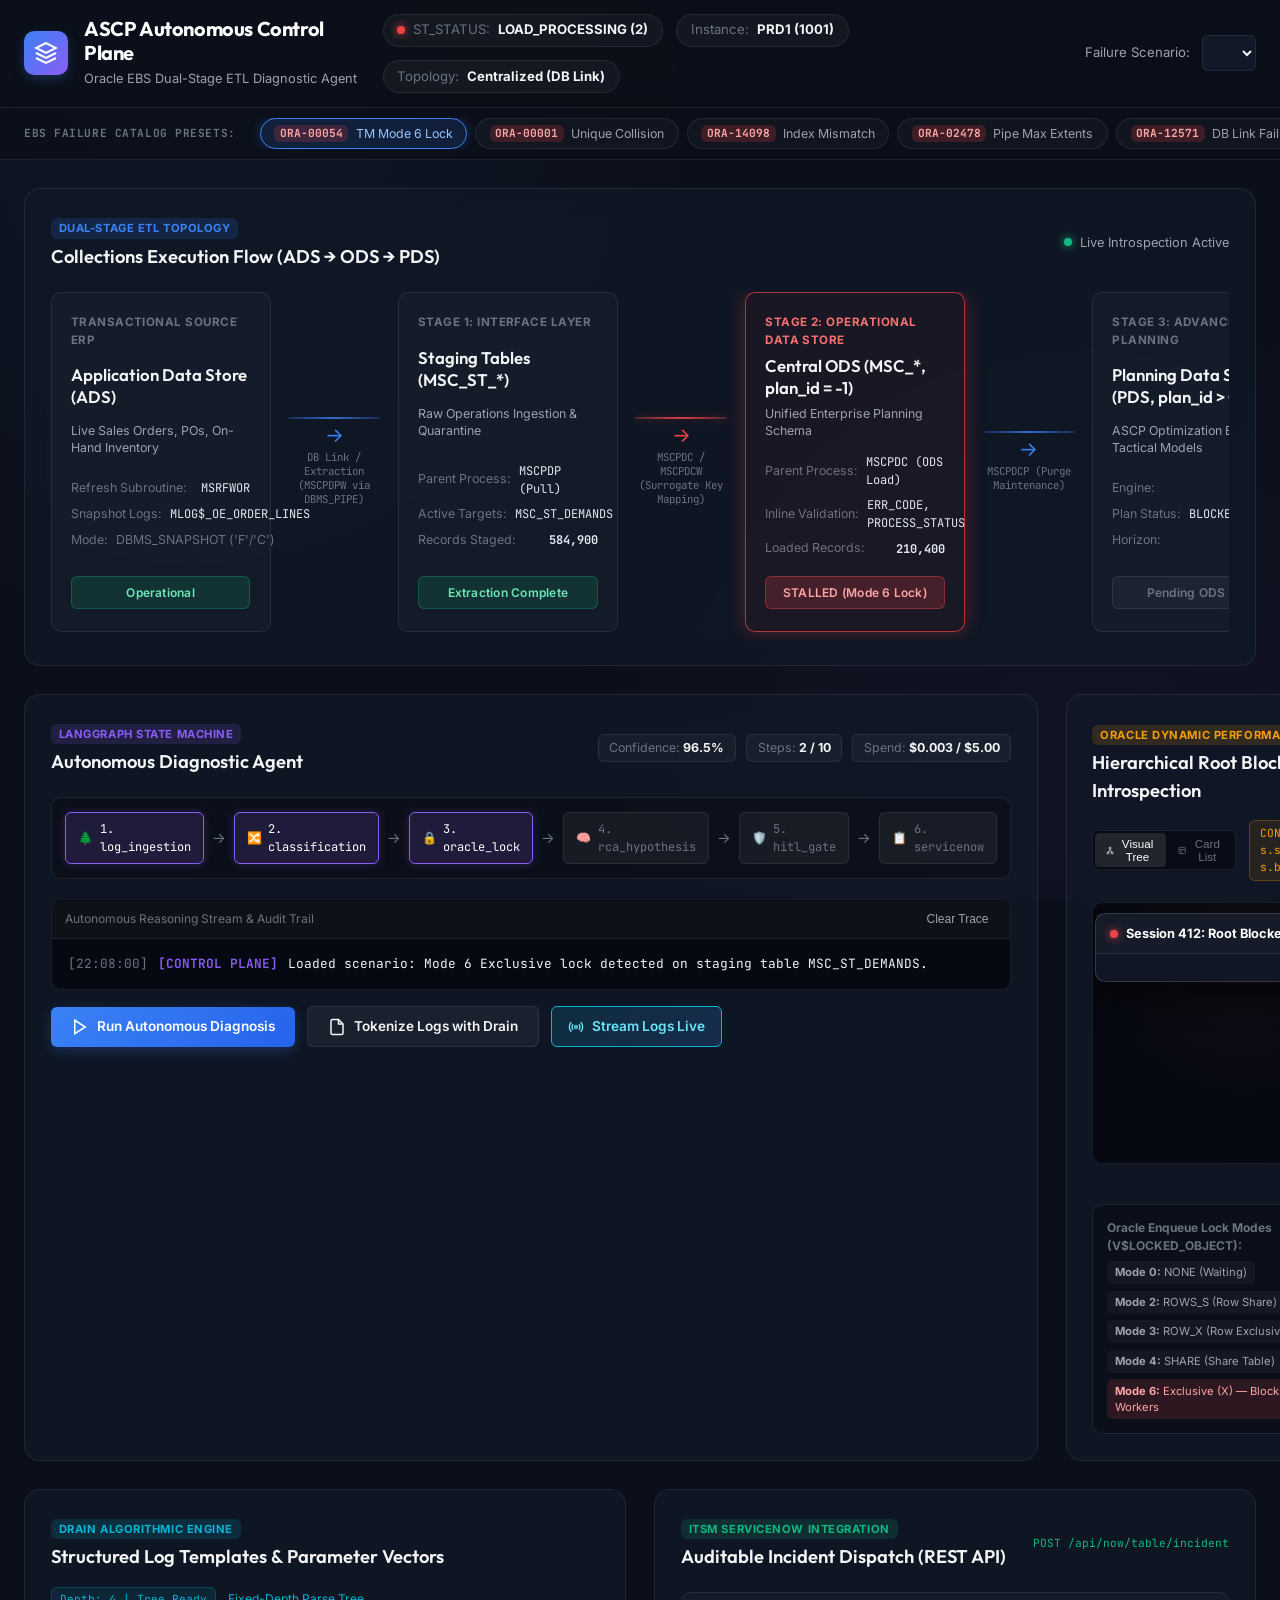
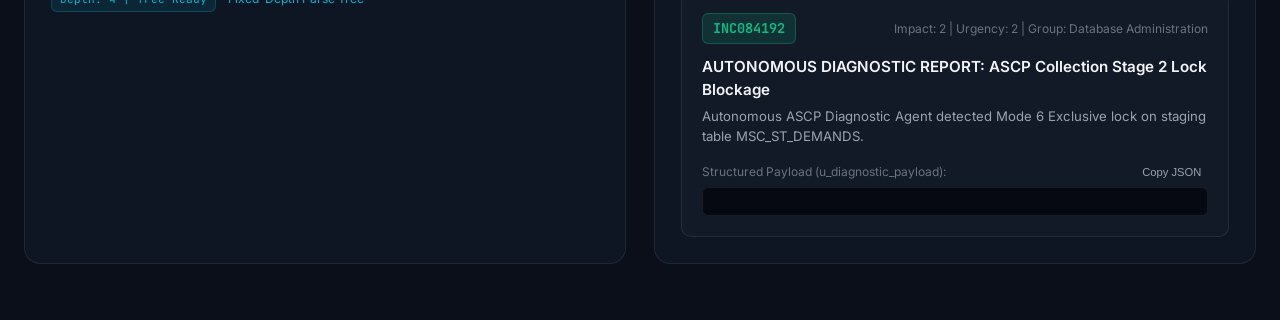
==== commit 22fad03f: "style(ui): unify 1720px max-width alignment, scale ETL pipeline cards, and polish spacing" ====
--- a/web/index.html
+++ b/web/index.html
@@ -13,43 +13,45 @@
 <body class="dark-theme">
   <!-- Top Navigation Bar -->
   <header class="app-header">
-    <div class="header-left">
-      <div class="logo-group">
-        <div class="logo-icon">
-          <svg width="24" height="24" viewBox="0 0 24 24" fill="none" stroke="currentColor" stroke-width="2">
-            <path d="M12 2L2 7l10 5 10-5-10-5zM2 17l10 5 10-5M2 12l10 5 10-5"/>
-          </svg>
-        </div>
-        <div>
-          <h1 class="logo-title">ASCP Autonomous Control Plane</h1>
-          <span class="logo-subtitle">Oracle EBS Dual-Stage ETL Diagnostic Agent</span>
-        </div>
-      </div>
-    </div>
-
-    <!-- System Telemetry Status Badges -->
-    <div class="header-center">
-      <div class="status-pill" id="stStatusPill">
-        <span class="pulse-dot stalled"></span>
-        <span class="pill-label">ST_STATUS:</span>
-        <strong id="stStatusText">LOAD_PROCESSING (2)</strong>
-      </div>
-      <div class="status-pill">
-        <span class="pill-label">Instance:</span>
-        <strong>PRD1 (1001)</strong>
-      </div>
-      <div class="status-pill">
-        <span class="pill-label">Topology:</span>
-        <strong id="topologyText">Centralized (DB Link)</strong>
-      </div>
-    </div>
-
-    <!-- Scenario Switcher -->
-    <div class="header-right">
-      <label for="scenarioSelector" class="selector-label">Failure Scenario:</label>
-      <select id="scenarioSelector" class="scenario-dropdown">
-        <!-- Populated dynamically via JS -->
-      </select>
+    <div class="header-inner">
+      <div class="header-left">
+        <div class="logo-group">
+          <div class="logo-icon">
+            <svg width="24" height="24" viewBox="0 0 24 24" fill="none" stroke="currentColor" stroke-width="2">
+              <path d="M12 2L2 7l10 5 10-5-10-5zM2 17l10 5 10-5M2 12l10 5 10-5"/>
+            </svg>
+          </div>
+          <div>
+            <h1 class="logo-title">ASCP Autonomous Control Plane</h1>
+            <span class="logo-subtitle">Oracle EBS Dual-Stage ETL Diagnostic Agent</span>
+          </div>
+        </div>
+      </div>
+
+      <!-- System Telemetry Status Badges -->
+      <div class="header-center">
+        <div class="status-pill" id="stStatusPill">
+          <span class="pulse-dot stalled"></span>
+          <span class="pill-label">ST_STATUS:</span>
+          <strong id="stStatusText">LOAD_PROCESSING (2)</strong>
+        </div>
+        <div class="status-pill">
+          <span class="pill-label">Instance:</span>
+          <strong>PRD1 (1001)</strong>
+        </div>
+        <div class="status-pill">
+          <span class="pill-label">Topology:</span>
+          <strong id="topologyText">Centralized (DB Link)</strong>
+        </div>
+      </div>
+
+      <!-- Scenario Switcher -->
+      <div class="header-right">
+        <label for="scenarioSelector" class="selector-label">Failure Scenario:</label>
+        <select id="scenarioSelector" class="scenario-dropdown">
+          <!-- Populated dynamically via JS -->
+        </select>
+      </div>
     </div>
   </header>
 
@@ -405,6 +407,14 @@
 
         <div class="approval-details-grid">
           <div class="detail-item">
+            <label>Approval ID</label>
+            <code id="modalApprovalId" style="color:#60a5fa; font-weight:700;">appr-pending</code>
+          </div>
+          <div class="detail-item">
+            <label>Expires At (TTL)</label>
+            <span id="modalExpiresAt" style="color:#fbbf24; font-size:0.85rem; font-weight:600;">5m Window</span>
+          </div>
+          <div class="detail-item">
             <label>Target Action</label>
             <strong id="modalActionName">KILL_SESSION</strong>
           </div>
@@ -447,6 +457,6 @@
     </div>
   </div>
 
-  <script src="app.js"></script>
+  <script src="app.js?v=20261013"></script>
 </body>
 </html>
--- a/web/style.css
+++ b/web/style.css
@@ -55,16 +55,24 @@
 
 /* Header */
 .app-header {
-  display: flex;
-  justify-content: space-between;
-  align-items: center;
-  padding: 1rem 2rem;
-  background: rgba(11, 15, 25, 0.85);
+  background: rgba(11, 15, 25, 0.88);
   backdrop-filter: blur(16px);
   border-bottom: 1px solid var(--border-color);
   position: sticky;
   top: 0;
   z-index: 50;
+  width: 100%;
+}
+
+.header-inner {
+  display: flex;
+  justify-content: space-between;
+  align-items: center;
+  padding: 0.85rem 2rem;
+  max-width: 1720px;
+  margin: 0 auto;
+  width: 100%;
+  gap: 1.5rem;
 }
 
 .logo-group {
@@ -83,6 +91,7 @@
   align-items: center;
   justify-content: center;
   box-shadow: 0 4px 12px var(--glow-blue);
+  flex-shrink: 0;
 }
 
 .logo-title {
@@ -91,6 +100,7 @@
   font-weight: 700;
   color: white;
   letter-spacing: -0.02em;
+  line-height: 1.2;
 }
 
 .logo-subtitle {
@@ -100,8 +110,9 @@
 
 .header-center {
   display: flex;
-  gap: 1rem;
-  align-items: center;
+  gap: 0.85rem;
+  align-items: center;
+  flex-wrap: wrap;
 }
 
 .status-pill {
@@ -113,6 +124,7 @@
   padding: 0.35rem 0.85rem;
   border-radius: 9999px;
   font-size: 0.825rem;
+  white-space: nowrap;
 }
 
 .pill-label {
@@ -124,6 +136,7 @@
   height: 8px;
   border-radius: 50%;
   display: inline-block;
+  flex-shrink: 0;
 }
 
 .pulse-dot.green {
@@ -147,11 +160,13 @@
   display: flex;
   align-items: center;
   gap: 0.75rem;
+  flex-shrink: 0;
 }
 
 .selector-label {
   font-size: 0.825rem;
   color: var(--text-muted);
+  white-space: nowrap;
 }
 
 .scenario-dropdown {
@@ -164,37 +179,45 @@
   font-size: 0.85rem;
   outline: none;
   cursor: pointer;
-  transition: border-color 0.2s;
+  transition: border-color 0.2s, box-shadow 0.2s;
 }
 
 .scenario-dropdown:focus {
   border-color: var(--accent-blue);
+  box-shadow: 0 0 0 3px rgba(59, 130, 246, 0.2);
 }
 
 /* Dashboard Layout */
 .dashboard-container {
-  padding: 1.5rem 2rem 3rem;
+  padding: 1.75rem 2rem 3.5rem;
   display: flex;
   flex-direction: column;
-  gap: 1.5rem;
+  gap: 1.75rem;
   max-width: 1720px;
   margin: 0 auto;
+  width: 100%;
 }
 
 .panel {
   background: var(--bg-card);
-  backdrop-filter: blur(12px);
+  backdrop-filter: blur(14px);
   border: 1px solid var(--border-color);
   border-radius: var(--radius-lg);
-  padding: 1.5rem;
-  transition: transform 0.2s, border-color 0.2s;
+  padding: 1.6rem;
+  transition: transform 0.2s, border-color 0.2s, box-shadow 0.2s;
+}
+
+.panel:hover {
+  border-color: rgba(255, 255, 255, 0.12);
 }
 
 .panel-header {
   display: flex;
   justify-content: space-between;
   align-items: center;
-  margin-bottom: 1.25rem;
+  margin-bottom: 1.35rem;
+  gap: 1rem;
+  flex-wrap: wrap;
 }
 
 .panel-title-wrap h2 {
@@ -246,119 +269,171 @@
 /* Dual-Stage ETL Visualizer */
 .etl-pipeline-grid {
   display: flex;
-  align-items: center;
-  gap: 0.75rem;
+  align-items: stretch;
+  gap: 0.85rem;
   overflow-x: auto;
   padding-bottom: 0.5rem;
 }
 
 .etl-stage-card {
-  flex: 1;
-  min-width: 250px;
-  background: rgba(255, 255, 255, 0.02);
+  flex: 1 1 0;
+  min-width: 220px;
+  background: rgba(255, 255, 255, 0.025);
   border: 1px solid var(--border-color);
   border-radius: var(--radius-md);
-  padding: 1.25rem;
+  padding: 1.35rem 1.2rem;
   position: relative;
-  transition: all 0.2s ease;
+  display: flex;
+  flex-direction: column;
+  justify-content: space-between;
+  transition: all 0.25s ease;
+}
+
+.etl-stage-card:hover {
+  background: rgba(255, 255, 255, 0.045);
+  border-color: rgba(255, 255, 255, 0.18);
+  transform: translateY(-2px);
+  box-shadow: 0 8px 24px rgba(0, 0, 0, 0.35);
 }
 
 .etl-stage-card.active-blocked {
-  border-color: rgba(239, 68, 68, 0.6);
-  background: rgba(239, 68, 68, 0.04);
-  box-shadow: 0 0 16px var(--glow-red);
+  border-color: rgba(239, 68, 68, 0.7);
+  background: rgba(239, 68, 68, 0.05);
+  box-shadow: 0 0 20px var(--glow-red);
 }
 
 .stage-tag {
-  font-size: 0.75rem;
+  font-size: 0.725rem;
+  font-weight: 700;
+  color: var(--text-dim);
+  margin-bottom: 0.4rem;
+  text-transform: uppercase;
+  letter-spacing: 0.04em;
+}
+
+.stage-tag.alert {
+  color: #f87171;
+}
+
+.etl-stage-card h3 {
+  font-family: var(--font-heading);
+  font-size: 1.05rem;
   font-weight: 600;
-  color: var(--text-dim);
   margin-bottom: 0.35rem;
-  text-transform: uppercase;
-}
-
-.stage-tag.alert {
-  color: var(--accent-red);
-}
-
-.etl-stage-card h3 {
-  font-size: 1rem;
-  font-weight: 600;
-  margin-bottom: 0.25rem;
+  line-height: 1.3;
 }
 
 .stage-desc {
   font-size: 0.775rem;
   color: var(--text-muted);
-  margin-bottom: 0.75rem;
+  margin-bottom: 0.85rem;
+  line-height: 1.4;
 }
 
 .stage-meta {
   display: flex;
   flex-direction: column;
-  gap: 0.35rem;
+  gap: 0.45rem;
   font-size: 0.775rem;
-  margin-bottom: 1rem;
+  margin-bottom: 1.15rem;
 }
 
 .meta-row {
   display: flex;
   justify-content: space-between;
+  align-items: center;
+  gap: 0.5rem;
 }
 
 .meta-row span {
   color: var(--text-dim);
+  white-space: nowrap;
+}
+
+.meta-row code,
+.meta-row strong {
+  font-family: var(--font-mono);
+  font-size: 0.75rem;
+  color: #e2e8f0;
 }
 
 .stage-status-foot {
   font-size: 0.75rem;
   font-weight: 600;
-  padding: 0.35rem 0.65rem;
+  padding: 0.4rem 0.75rem;
   border-radius: var(--radius-sm);
   text-align: center;
+  letter-spacing: 0.02em;
 }
 
 .stage-status-foot.success {
   background: rgba(16, 185, 129, 0.15);
-  color: var(--accent-emerald);
+  border: 1px solid rgba(16, 185, 129, 0.3);
+  color: #6ee7b7;
 }
 
 .stage-status-foot.error {
   background: rgba(239, 68, 68, 0.2);
+  border: 1px solid rgba(239, 68, 68, 0.4);
+  color: #fca5a5;
+  animation: pulse-danger 2s infinite;
+}
+
+.stage-status-foot.pending {
+  background: rgba(255, 255, 255, 0.04);
+  border: 1px solid rgba(255, 255, 255, 0.08);
+  color: var(--text-dim);
+}
+
+.pipeline-connector {
+  display: flex;
+  flex-direction: column;
+  align-items: center;
+  justify-content: center;
+  width: 100px;
+  flex: 0 0 100px;
+  text-align: center;
+  position: relative;
+  padding: 0 0.25rem;
+}
+
+.connector-line {
+  width: 100%;
+  height: 2px;
+  background: linear-gradient(90deg, rgba(59, 130, 246, 0.2), rgba(59, 130, 246, 0.8), rgba(59, 130, 246, 0.2));
+  border-radius: 9999px;
+  margin-bottom: 0.35rem;
+}
+
+.connector-line.warning {
+  background: linear-gradient(90deg, rgba(239, 68, 68, 0.3), rgba(239, 68, 68, 0.9), rgba(239, 68, 68, 0.3));
+  box-shadow: 0 0 10px rgba(239, 68, 68, 0.4);
+}
+
+.connector-arrow {
+  font-size: 1.25rem;
+  color: var(--accent-blue);
+  line-height: 1;
+}
+
+.connector-line.warning + .connector-arrow {
   color: var(--accent-red);
-  animation: pulse-danger 2s infinite;
-}
-
-.stage-status-foot.pending {
-  background: rgba(255, 255, 255, 0.05);
-  color: var(--text-dim);
-}
-
-.pipeline-connector {
-  display: flex;
-  flex-direction: column;
-  align-items: center;
-  justify-content: center;
-  width: 140px;
-  text-align: center;
-}
-
-.connector-arrow {
-  font-size: 1.5rem;
-  color: var(--text-dim);
 }
 
 .connector-label {
   font-size: 0.675rem;
-  color: var(--text-dim);
-  margin-top: 0.2rem;
+  font-family: var(--font-mono);
+  color: var(--text-dim);
+  margin-top: 0.35rem;
+  line-height: 1.3;
 }
 
 /* Split Grids */
 .dashboard-split-grid {
   display: grid;
   grid-template-columns: 1fr 1fr;
-  gap: 1.5rem;
+  gap: 1.75rem;
+  align-items: stretch;
 }
 
 @media (max-width: 1200px) {
@@ -370,7 +445,8 @@
 /* LangGraph Agent Panel */
 .guardrail-meters {
   display: flex;
-  gap: 0.75rem;
+  gap: 0.65rem;
+  flex-wrap: wrap;
 }
 
 .meter-pill {
@@ -379,6 +455,7 @@
   padding: 0.25rem 0.65rem;
   border-radius: var(--radius-sm);
   font-size: 0.775rem;
+  white-space: nowrap;
 }
 
 .meter-pill span {
@@ -948,16 +1025,20 @@
   background: rgba(11, 15, 25, 0.75);
   backdrop-filter: blur(12px);
   border-bottom: 1px solid var(--border-color);
-  padding: 0.6rem 2rem;
+  padding: 0.65rem 0;
+  width: 100%;
+}
+
+.quick-bar-inner {
+  display: flex;
+  align-items: center;
+  justify-content: flex-start;
+  gap: 1.5rem;
+  max-width: 1720px;
+  padding: 0 2rem;
+  margin: 0 auto;
+  width: 100%;
   overflow-x: auto;
-}
-
-.quick-bar-inner {
-  display: flex;
-  align-items: center;
-  gap: 1.25rem;
-  max-width: 1400px;
-  margin: 0 auto;
 }
 
 .quick-bar-title {
@@ -1268,3 +1349,81 @@
   padding: 0.2rem 0.5rem;
   border-radius: var(--radius-sm);
 }
+
+/* Custom Scrollbars */
+::-webkit-scrollbar {
+  width: 6px;
+  height: 6px;
+}
+
+::-webkit-scrollbar-track {
+  background: rgba(0, 0, 0, 0.2);
+}
+
+::-webkit-scrollbar-thumb {
+  background: rgba(255, 255, 255, 0.16);
+  border-radius: 9999px;
+}
+
+::-webkit-scrollbar-thumb:hover {
+  background: rgba(255, 255, 255, 0.32);
+}
+
+/* Responsive Scaling Breakpoints */
+@media (max-width: 1440px) {
+  .app-header .header-inner,
+  .scenario-quick-bar-wrapper .quick-bar-inner,
+  .dashboard-container {
+    padding-left: 1.5rem;
+    padding-right: 1.5rem;
+  }
+}
+
+@media (max-width: 1200px) {
+  .dashboard-split-grid {
+    grid-template-columns: 1fr;
+    gap: 1.5rem;
+  }
+
+  .header-inner {
+    flex-wrap: wrap;
+    gap: 1rem;
+  }
+
+  .header-center {
+    order: 3;
+    width: 100%;
+    justify-content: flex-start;
+  }
+}
+
+@media (max-width: 768px) {
+  .etl-pipeline-grid {
+    flex-direction: column;
+    align-items: stretch;
+  }
+
+  .pipeline-connector {
+    width: 100%;
+    flex: auto;
+    padding: 0.5rem 0;
+  }
+
+  .connector-line {
+    width: 2px;
+    height: 24px;
+    margin: 0 auto;
+  }
+
+  .connector-arrow {
+    transform: rotate(90deg);
+  }
+
+  .app-header .header-inner,
+  .scenario-quick-bar-wrapper .quick-bar-inner,
+  .dashboard-container {
+    padding-left: 1rem;
+    padding-right: 1rem;
+  }
+}
+
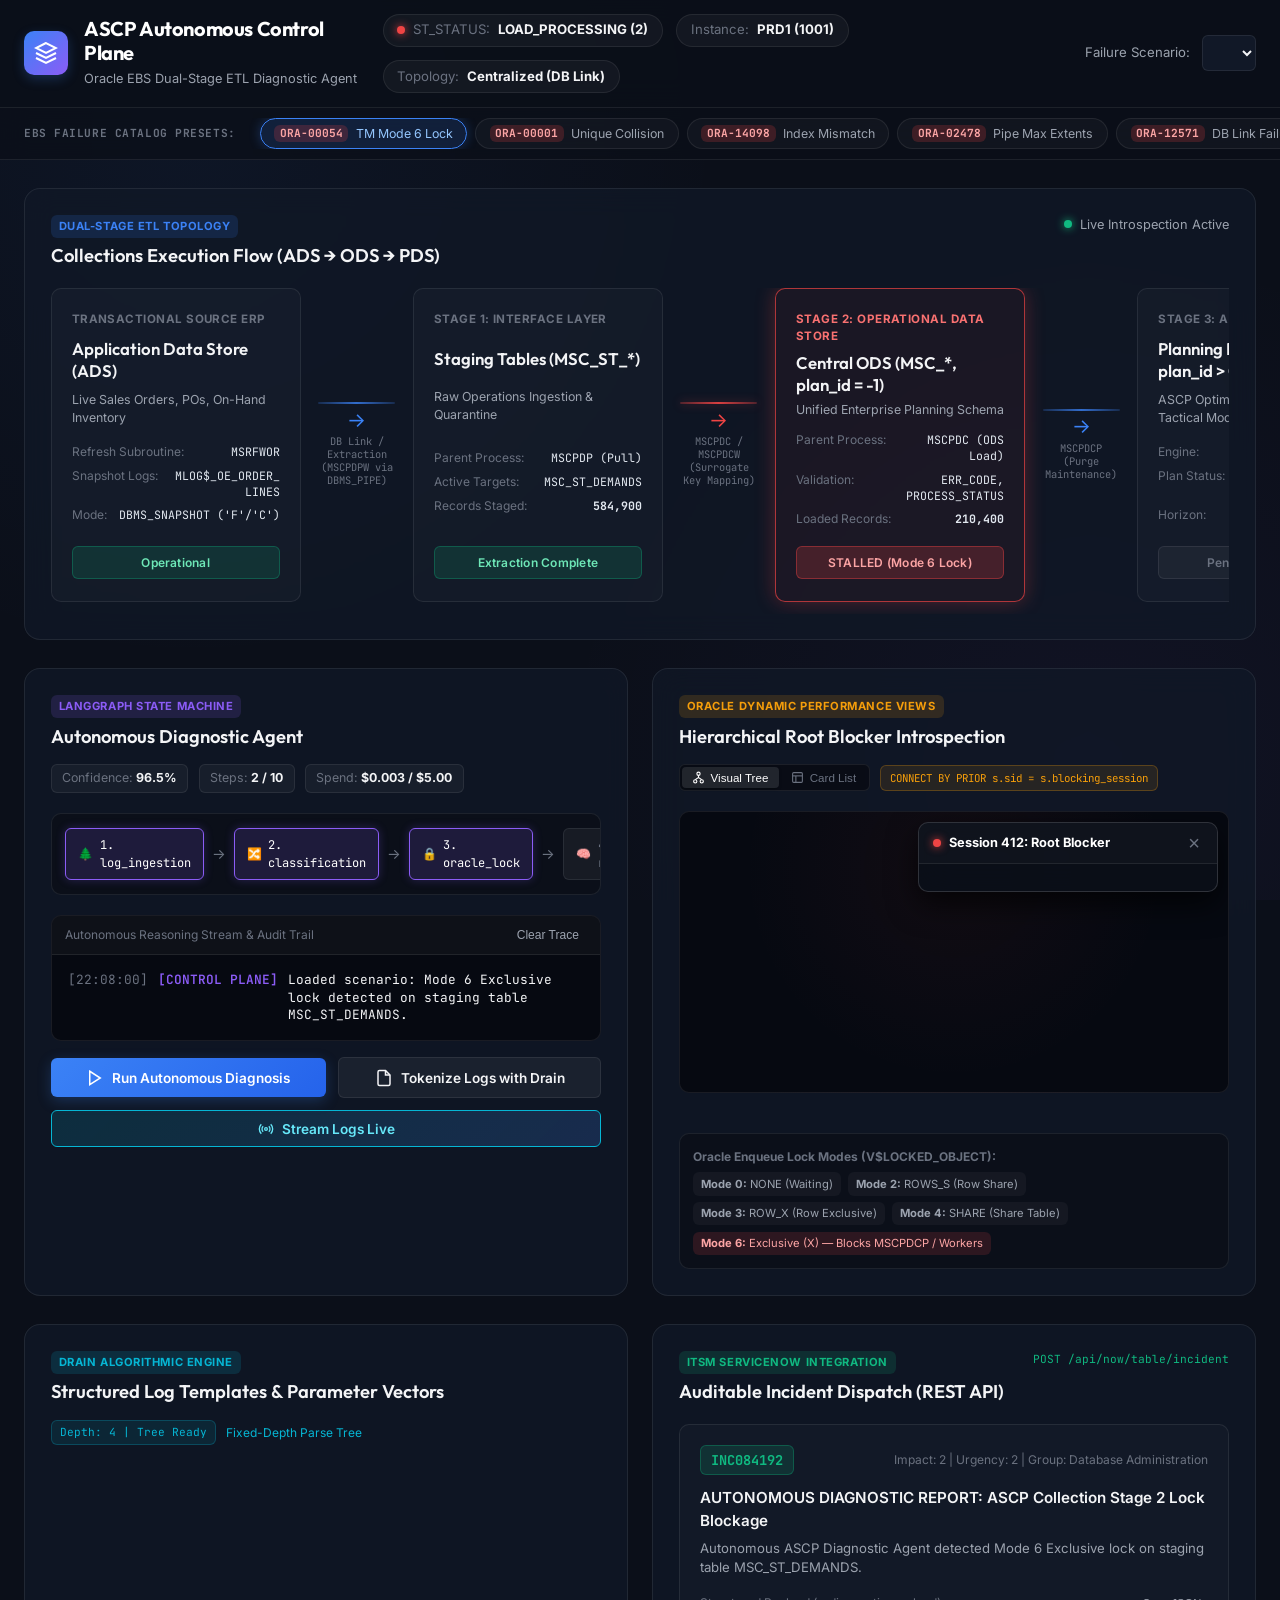
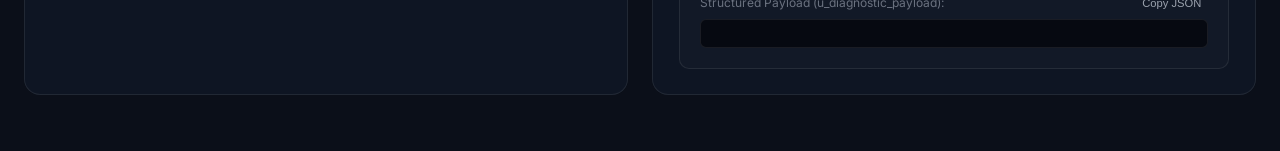
==== commit 028e21a8: "fix(ui): resolve layout distortion, panel squeezing and horizontal overflow" ====
--- a/web/index.html
+++ b/web/index.html
@@ -142,7 +142,7 @@
           <p class="stage-desc">Unified Enterprise Planning Schema</p>
           <div class="stage-meta">
             <div class="meta-row"><span>Parent Process:</span> <code>MSCPDC (ODS Load)</code></div>
-            <div class="meta-row"><span>Inline Validation:</span> <code>ERR_CODE, PROCESS_STATUS</code></div>
+            <div class="meta-row"><span>Validation:</span> <code>ERR_CODE, PROCESS_STATUS</code></div>
             <div class="meta-row"><span>Loaded Records:</span> <strong id="stage2Count">210,400</strong></div>
           </div>
           <div class="stage-status-foot error" id="stage2Foot">STALLED (Mode 6 Lock)</div>
--- a/web/style.css
+++ b/web/style.css
@@ -39,6 +39,12 @@
   box-sizing: border-box;
   margin: 0;
   padding: 0;
+}
+
+html,
+body.dark-theme {
+  overflow-x: hidden;
+  max-width: 100vw;
 }
 
 body.dark-theme {
@@ -116,7 +122,7 @@
 }
 
 .status-pill {
-  display: flex;
+  display: inline-flex;
   align-items: center;
   gap: 0.5rem;
   background: rgba(255, 255, 255, 0.04);
@@ -124,6 +130,12 @@
   padding: 0.35rem 0.85rem;
   border-radius: 9999px;
   font-size: 0.825rem;
+  white-space: nowrap;
+  flex-shrink: 0;
+}
+
+.status-pill span,
+.status-pill strong {
   white-space: nowrap;
 }
 
@@ -205,6 +217,8 @@
   border-radius: var(--radius-lg);
   padding: 1.6rem;
   transition: transform 0.2s, border-color 0.2s, box-shadow 0.2s;
+  min-width: 0;
+  box-sizing: border-box;
 }
 
 .panel:hover {
@@ -214,17 +228,26 @@
 .panel-header {
   display: flex;
   justify-content: space-between;
-  align-items: center;
-  margin-bottom: 1.35rem;
+  align-items: flex-start;
+  margin-bottom: 1.25rem;
   gap: 1rem;
   flex-wrap: wrap;
+}
+
+.panel-title-wrap {
+  display: flex;
+  flex-direction: column;
+  gap: 0.25rem;
+  min-width: 220px;
+  flex: 1 1 auto;
 }
 
 .panel-title-wrap h2 {
   font-family: var(--font-heading);
   font-size: 1.15rem;
   font-weight: 600;
-  margin-top: 0.25rem;
+  margin-top: 0.15rem;
+  line-height: 1.3;
 }
 
 .panel-badge {
@@ -236,6 +259,7 @@
   border-radius: var(--radius-sm);
   background: rgba(59, 130, 246, 0.15);
   color: var(--accent-blue);
+  width: fit-content;
 }
 
 .panel-badge.purple {
@@ -264,6 +288,7 @@
   display: flex;
   align-items: center;
   gap: 0.5rem;
+  white-space: nowrap;
 }
 
 /* Dual-Stage ETL Visualizer */
@@ -272,16 +297,17 @@
   align-items: stretch;
   gap: 0.85rem;
   overflow-x: auto;
-  padding-bottom: 0.5rem;
+  padding-bottom: 0.75rem;
+  width: 100%;
 }
 
 .etl-stage-card {
-  flex: 1 1 0;
-  min-width: 220px;
+  flex: 1 1 250px;
+  min-width: 250px;
   background: rgba(255, 255, 255, 0.025);
   border: 1px solid var(--border-color);
   border-radius: var(--radius-md);
-  padding: 1.35rem 1.2rem;
+  padding: 1.35rem 1.25rem;
   position: relative;
   display: flex;
   flex-direction: column;
@@ -341,20 +367,26 @@
 .meta-row {
   display: flex;
   justify-content: space-between;
-  align-items: center;
-  gap: 0.5rem;
-}
-
-.meta-row span {
-  color: var(--text-dim);
+  align-items: baseline;
+  gap: 0.75rem;
+  line-height: 1.4;
+}
+
+.meta-row span:first-child {
+  color: var(--text-dim);
+  font-size: 0.75rem;
+  flex-shrink: 0;
   white-space: nowrap;
 }
 
 .meta-row code,
-.meta-row strong {
-  font-family: var(--font-mono);
-  font-size: 0.75rem;
+.meta-row strong,
+.meta-row .badge {
+  font-family: var(--font-mono);
+  font-size: 0.725rem;
   color: #e2e8f0;
+  text-align: right;
+  word-break: break-word;
 }
 
 .stage-status-foot {
@@ -390,8 +422,8 @@
   flex-direction: column;
   align-items: center;
   justify-content: center;
-  width: 100px;
-  flex: 0 0 100px;
+  width: 85px;
+  flex: 0 0 85px;
   text-align: center;
   position: relative;
   padding: 0 0.25rem;
@@ -421,19 +453,26 @@
 }
 
 .connector-label {
-  font-size: 0.675rem;
+  font-size: 0.65rem;
   font-family: var(--font-mono);
   color: var(--text-dim);
   margin-top: 0.35rem;
-  line-height: 1.3;
+  line-height: 1.25;
+  word-break: break-word;
 }
 
 /* Split Grids */
 .dashboard-split-grid {
   display: grid;
-  grid-template-columns: 1fr 1fr;
-  gap: 1.75rem;
+  grid-template-columns: minmax(0, 1fr) minmax(0, 1fr);
+  gap: 1.5rem;
   align-items: stretch;
+  width: 100%;
+}
+
+.dashboard-split-grid > * {
+  min-width: 0;
+  width: 100%;
 }
 
 @media (max-width: 1200px) {
@@ -530,26 +569,32 @@
   padding: 1rem;
   max-height: 280px;
   overflow-y: auto;
+  overflow-x: hidden;
   font-family: var(--font-mono);
   font-size: 0.8rem;
   display: flex;
   flex-direction: column;
   gap: 0.6rem;
+  word-break: break-word;
 }
 
 .console-log-item {
   display: flex;
   gap: 0.65rem;
   line-height: 1.4;
+  word-break: break-word;
+  align-items: flex-start;
 }
 
 .console-log-item .log-time {
   color: var(--text-dim);
+  flex-shrink: 0;
 }
 
 .console-log-item .log-speaker {
   font-weight: 600;
   color: var(--accent-purple);
+  flex-shrink: 0;
 }
 
 .console-log-item.human .log-speaker {
@@ -563,17 +608,26 @@
 .agent-control-bar {
   display: flex;
   gap: 0.75rem;
+  flex-wrap: wrap;
+  align-items: center;
+}
+
+.agent-control-bar .btn {
+  flex: 1 1 auto;
+  min-width: 150px;
+  justify-content: center;
 }
 
 /* Lock Hierarchy Introspection */
 .sql-badge {
   font-family: var(--font-mono);
-  font-size: 0.7rem;
+  font-size: 0.675rem;
   background: rgba(245, 158, 11, 0.1);
   color: var(--accent-amber);
-  padding: 0.25rem 0.6rem;
+  padding: 0.25rem 0.55rem;
   border-radius: var(--radius-sm);
   border: 1px solid rgba(245, 158, 11, 0.25);
+  white-space: nowrap;
 }
 
 .lock-hierarchy-container {
@@ -705,6 +759,7 @@
   gap: 0.75rem;
   max-height: 380px;
   overflow-y: auto;
+  overflow-x: hidden;
 }
 
 .drain-cluster-card {
@@ -717,9 +772,12 @@
 .drain-cluster-header {
   display: flex;
   justify-content: space-between;
+  align-items: center;
   font-size: 0.75rem;
   color: var(--accent-cyan);
   margin-bottom: 0.4rem;
+  gap: 0.5rem;
+  flex-wrap: wrap;
 }
 
 .drain-template {
@@ -728,6 +786,7 @@
   color: #e2e8f0;
   margin-bottom: 0.5rem;
   line-height: 1.4;
+  word-break: break-word;
 }
 
 .drain-params-grid {
@@ -744,6 +803,7 @@
   font-family: var(--font-mono);
   padding: 0.15rem 0.45rem;
   border-radius: var(--radius-sm);
+  word-break: break-word;
 }
 
 /* ServiceNow ITSM Panel */
@@ -765,6 +825,8 @@
   justify-content: space-between;
   align-items: center;
   margin-bottom: 0.75rem;
+  flex-wrap: wrap;
+  gap: 0.5rem;
 }
 
 .ticket-id-badge {
@@ -776,6 +838,7 @@
   font-weight: 700;
   padding: 0.25rem 0.65rem;
   border-radius: var(--radius-sm);
+  white-space: nowrap;
 }
 
 .ticket-urgency {
@@ -787,12 +850,14 @@
   font-size: 0.95rem;
   font-weight: 600;
   margin-bottom: 0.35rem;
+  word-break: break-word;
 }
 
 .ticket-body {
   font-size: 0.825rem;
   color: var(--text-muted);
   margin-bottom: 1rem;
+  word-break: break-word;
 }
 
 .json-viewer-header {
@@ -802,6 +867,8 @@
   font-size: 0.75rem;
   color: var(--text-dim);
   margin-bottom: 0.4rem;
+  gap: 0.5rem;
+  flex-wrap: wrap;
 }
 
 .json-viewer {
@@ -812,8 +879,12 @@
   font-family: var(--font-mono);
   font-size: 0.75rem;
   color: #a7f3d0;
-  max-height: 200px;
+  max-height: 220px;
   overflow-y: auto;
+  overflow-x: auto;
+  white-space: pre-wrap;
+  word-break: break-word;
+  max-width: 100%;
 }
 
 /* Buttons */
@@ -1112,7 +1183,9 @@
 .lock-panel-actions {
   display: flex;
   align-items: center;
-  gap: 0.85rem;
+  gap: 0.65rem;
+  flex-wrap: wrap;
+  justify-content: flex-end;
 }
 
 .view-toggle-group {
@@ -1137,6 +1210,7 @@
   color: var(--text-dim);
   cursor: pointer;
   transition: all 0.15s ease;
+  white-space: nowrap;
 }
 
 .view-toggle-btn:hover {
@@ -1157,7 +1231,8 @@
   border-radius: var(--radius-md);
   margin-bottom: 1.25rem;
   overflow: hidden;
-  min-height: 260px;
+  min-height: 280px;
+  width: 100%;
   display: flex;
   align-items: center;
   justify-content: center;
@@ -1166,7 +1241,8 @@
 .lock-tree-svg {
   display: block;
   width: 100%;
-  height: 260px;
+  height: 100%;
+  min-height: 280px;
 }
 
 /* SVG Connector Path Animation */
@@ -1199,13 +1275,15 @@
   position: absolute;
   top: 10px;
   right: 10px;
-  width: 290px;
-  background: rgba(17, 24, 39, 0.95);
+  width: min(300px, calc(100% - 20px));
+  max-height: calc(100% - 20px);
+  background: rgba(11, 15, 25, 0.95);
   backdrop-filter: blur(16px);
   border: 1px solid rgba(255, 255, 255, 0.15);
   border-radius: var(--radius-md);
-  box-shadow: 0 12px 30px rgba(0, 0, 0, 0.6);
+  box-shadow: 0 12px 30px rgba(0, 0, 0, 0.7);
   z-index: 20;
+  overflow-y: auto;
   animation: slideInRight 0.2s ease-out;
 }
 
@@ -1337,7 +1415,9 @@
 .drain-header-stats {
   display: flex;
   align-items: center;
-  gap: 0.75rem;
+  gap: 0.65rem;
+  flex-wrap: wrap;
+  justify-content: flex-end;
 }
 
 .stream-stat-badge {
@@ -1348,6 +1428,11 @@
   border: 1px solid rgba(6, 182, 212, 0.25);
   padding: 0.2rem 0.5rem;
   border-radius: var(--radius-sm);
+  white-space: nowrap;
+}
+
+.tree-depth-label {
+  white-space: nowrap;
 }
 
 /* Custom Scrollbars */
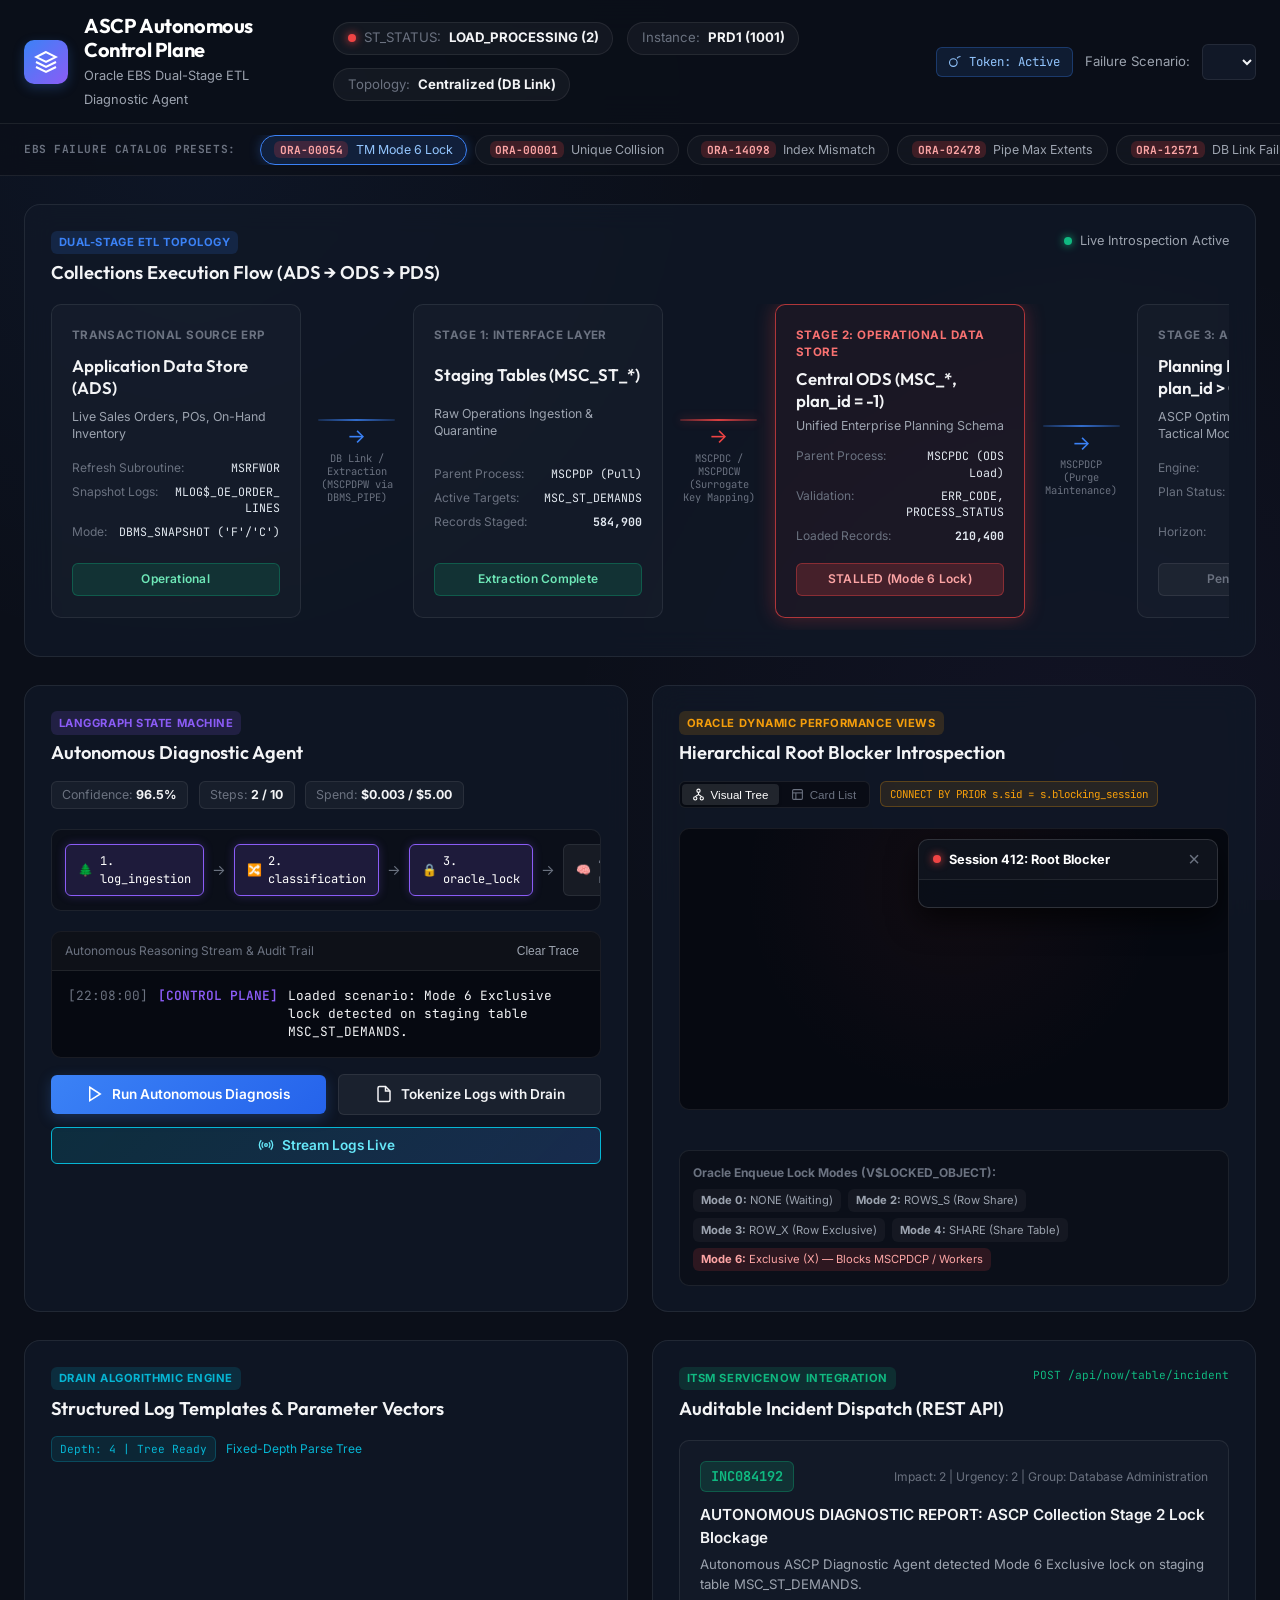
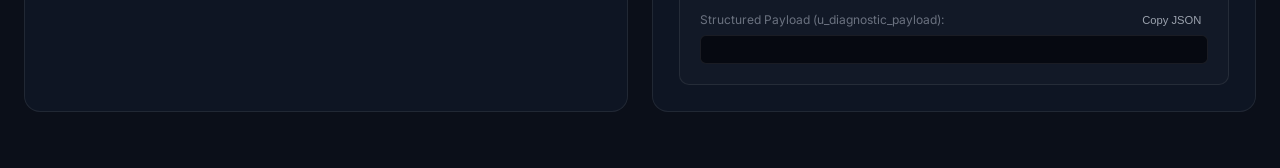
==== commit 06a21f30: "fix(security): whitelist static files, add CORS/CSP headers, and add in-app auth manager" ====
--- a/web/index.html
+++ b/web/index.html
@@ -45,8 +45,14 @@
         </div>
       </div>
 
-      <!-- Scenario Switcher -->
+      <!-- Scenario Switcher & Auth Pill -->
       <div class="header-right">
+        <button class="token-status-pill" id="tokenStatusPill" title="Configure or update active operator token">
+          <svg width="13" height="13" viewBox="0 0 24 24" fill="none" stroke="currentColor" stroke-width="2">
+            <path d="M21 2l-2 2m-1-1l-3 3m2-2l-2 2m-7 1a7 7 0 1 0 0 14 7 7 0 0 0 0-14z"/>
+          </svg>
+          <span id="tokenBadgeLabel">Token: Active</span>
+        </button>
         <label for="scenarioSelector" class="selector-label">Failure Scenario:</label>
         <select id="scenarioSelector" class="scenario-dropdown">
           <!-- Populated dynamically via JS -->
@@ -457,6 +463,44 @@
     </div>
   </div>
 
+  <!-- Operator Token Configuration Modal -->
+  <div class="modal-overlay hidden" id="tokenModal">
+    <div class="modal-card">
+      <div class="modal-top">
+        <div class="modal-badge blue">
+          <svg width="18" height="18" viewBox="0 0 24 24" fill="none" stroke="currentColor" stroke-width="2">
+            <rect x="3" y="11" width="18" height="11" rx="2" ry="2"></rect>
+            <path d="M7 11V7a5 5 0 0 1 10 0v4"></path>
+          </svg>
+          OPERATOR AUTHENTICATION
+        </div>
+        <button class="modal-close-btn" id="btnCloseTokenModal">&times;</button>
+      </div>
+
+      <div class="modal-content">
+        <h3>Operator API Token</h3>
+        <p class="modal-desc">
+          Configure an authorized operator token to authenticate REST requests to the ASCP Control Plane.
+        </p>
+
+        <div class="token-input-group">
+          <label for="tokenInput">X-API-Token / Bearer Secret</label>
+          <input type="password" id="tokenInput" class="token-text-input" placeholder="e.g. dev-operator-secret-token" />
+        </div>
+
+        <div class="token-hints">
+          <span>Supported Roles:</span>
+          <code>approver</code> (Full remediation authority) &bull; <code>viewer</code> (Read-only introspection)
+        </div>
+      </div>
+
+      <div class="modal-footer">
+        <button class="btn btn-secondary" id="btnCancelTokenModal">Cancel</button>
+        <button class="btn btn-primary" id="btnSaveTokenModal">Save &amp; Apply Token</button>
+      </div>
+    </div>
+  </div>
+
   <script src="app.js?v=20261013"></script>
 </body>
 </html>
--- a/web/style.css
+++ b/web/style.css
@@ -1089,6 +1089,83 @@
   padding: 1rem 1.5rem;
   background: rgba(0, 0, 0, 0.2);
   border-top: 1px solid var(--border-color);
+}
+
+/* Token Authentication Pill & Modal */
+.token-status-pill {
+  display: inline-flex;
+  align-items: center;
+  gap: 0.45rem;
+  background: rgba(59, 130, 246, 0.12);
+  border: 1px solid rgba(59, 130, 246, 0.3);
+  color: #93c5fd;
+  padding: 0.35rem 0.75rem;
+  border-radius: var(--radius-sm);
+  font-size: 0.775rem;
+  font-family: var(--font-mono);
+  cursor: pointer;
+  white-space: nowrap;
+  transition: all 0.2s ease;
+}
+
+.token-status-pill:hover {
+  background: rgba(59, 130, 246, 0.22);
+  border-color: var(--accent-blue);
+  color: white;
+}
+
+.token-status-pill.unauthorized {
+  background: rgba(239, 68, 68, 0.15);
+  border-color: var(--accent-red);
+  color: #fca5a5;
+  animation: pulse-danger 1.5s infinite;
+}
+
+.modal-badge.blue {
+  color: #93c5fd;
+}
+
+.token-input-group {
+  display: flex;
+  flex-direction: column;
+  gap: 0.35rem;
+  margin-bottom: 1.15rem;
+}
+
+.token-input-group label {
+  font-size: 0.75rem;
+  color: var(--text-dim);
+  text-transform: uppercase;
+  font-weight: 600;
+  letter-spacing: 0.04em;
+}
+
+.token-text-input {
+  background: #060911;
+  border: 1px solid var(--border-color);
+  border-radius: var(--radius-sm);
+  padding: 0.65rem 0.85rem;
+  color: var(--text-main);
+  font-family: var(--font-mono);
+  font-size: 0.85rem;
+  outline: none;
+  transition: border-color 0.2s ease;
+}
+
+.token-text-input:focus {
+  border-color: var(--accent-blue);
+  box-shadow: 0 0 0 2px rgba(59, 130, 246, 0.2);
+}
+
+.token-hints {
+  font-size: 0.775rem;
+  color: var(--text-muted);
+  line-height: 1.4;
+}
+
+.token-hints code {
+  color: var(--accent-cyan);
+  font-family: var(--font-mono);
 }
 
 /* Scenario Quick Bar */
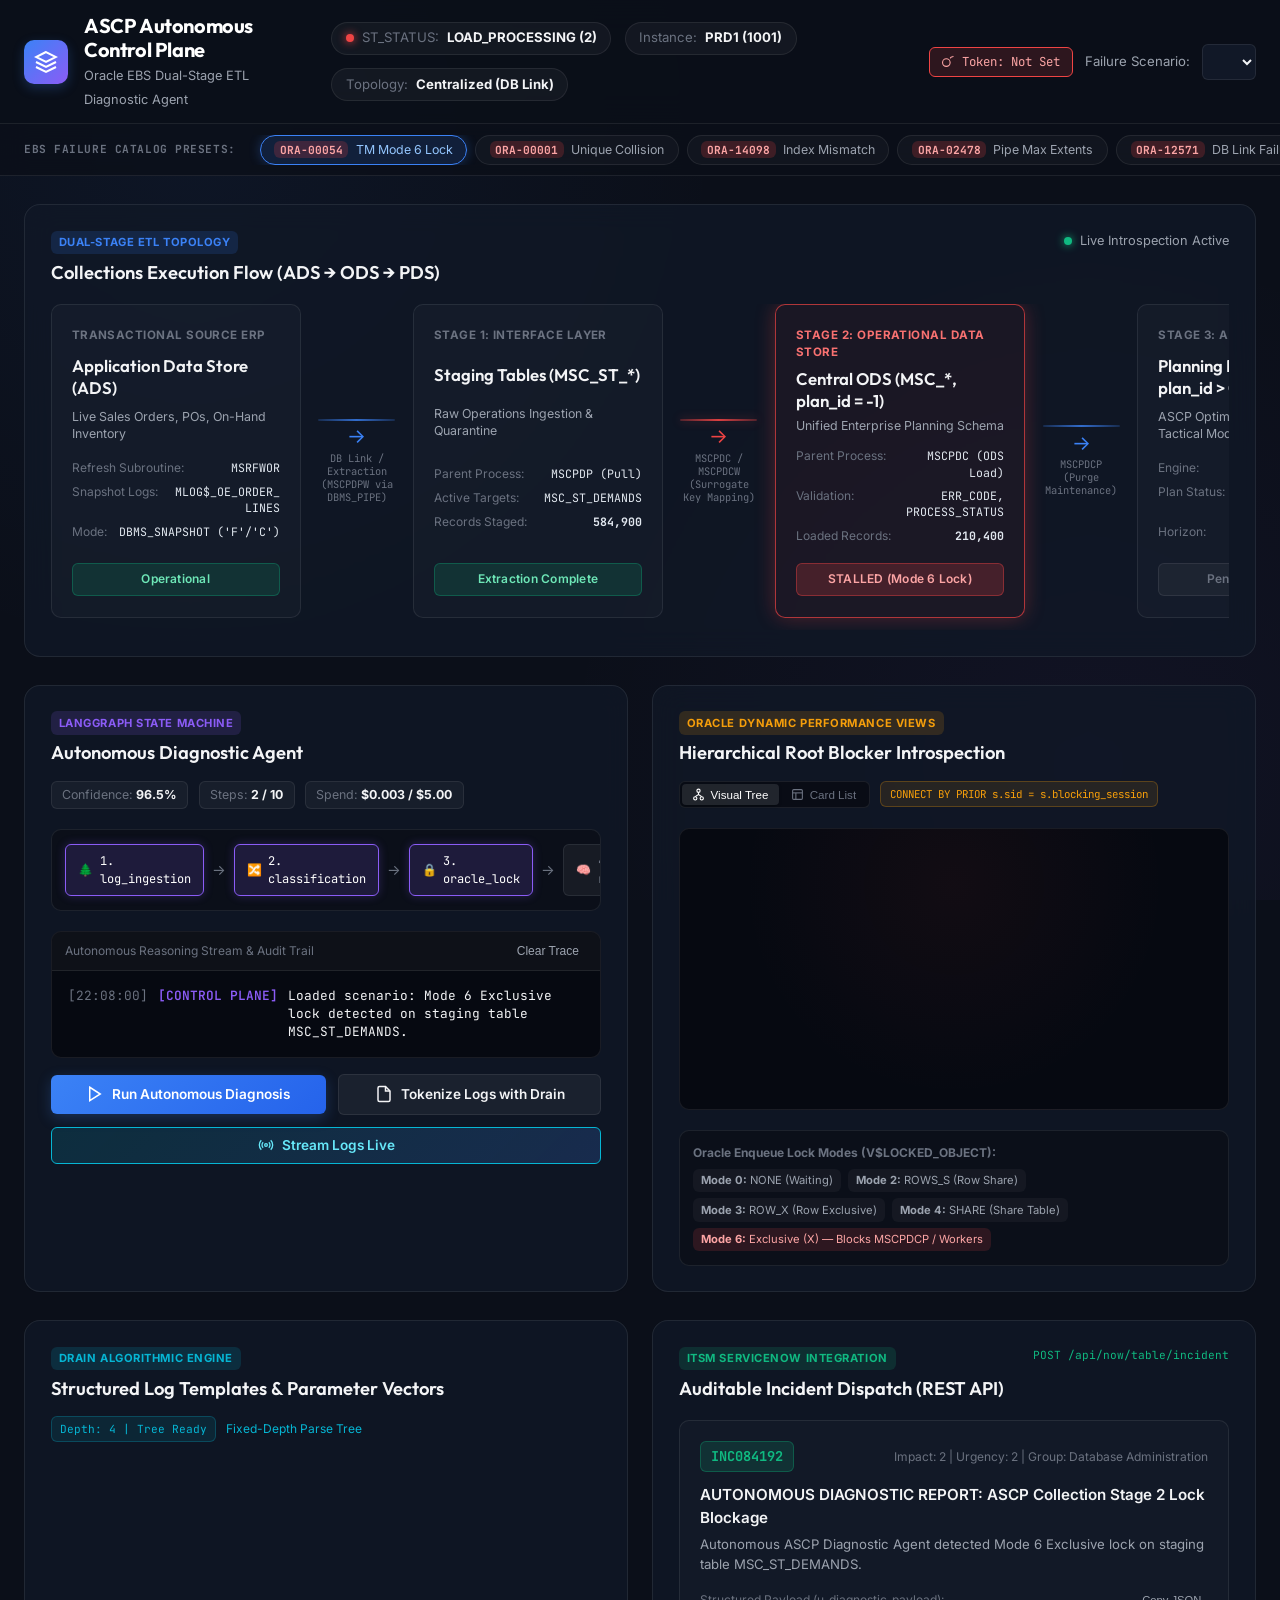
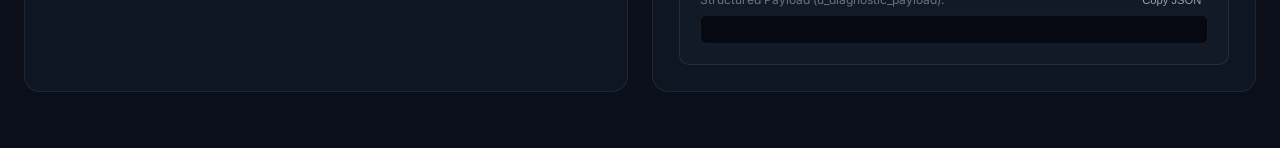
==== commit 31d6d7ae: "fix(security): resolve round 4 review findings, enforce session isolation, and add blackbox tests" ====
--- a/web/index.html
+++ b/web/index.html
@@ -485,7 +485,7 @@
 
         <div class="token-input-group">
           <label for="tokenInput">X-API-Token / Bearer Secret</label>
-          <input type="password" id="tokenInput" class="token-text-input" placeholder="e.g. dev-operator-secret-token" />
+          <input type="password" id="tokenInput" class="token-text-input" placeholder="e.g. tok-approver-..." />
         </div>
 
         <div class="token-hints">
--- a/web/style.css
+++ b/web/style.css
@@ -605,6 +605,34 @@
   color: var(--accent-emerald);
 }
 
+.console-log-item.stream .log-speaker {
+  color: var(--accent-blue);
+}
+
+.console-log-item.log_in .log-speaker {
+  color: var(--accent-amber);
+}
+
+.console-log-item.assistant .log-speaker,
+.console-log-item.agent .log-speaker {
+  color: var(--accent-purple);
+}
+
+.console-log-item.error .log-speaker {
+  color: var(--accent-red);
+}
+
+@keyframes spin {
+  from { transform: rotate(0deg); }
+  to { transform: rotate(360deg); }
+}
+
+.spinner {
+  animation: spin 1s linear infinite;
+  display: inline-block;
+  vertical-align: middle;
+}
+
 .agent-control-bar {
   display: flex;
   gap: 0.75rem;
@@ -965,8 +993,12 @@
   transition: opacity 0.2s;
 }
 
+.hidden {
+  display: none !important;
+}
+
 .modal-overlay.hidden {
-  display: none;
+  display: none !important;
   opacity: 0;
 }
 
